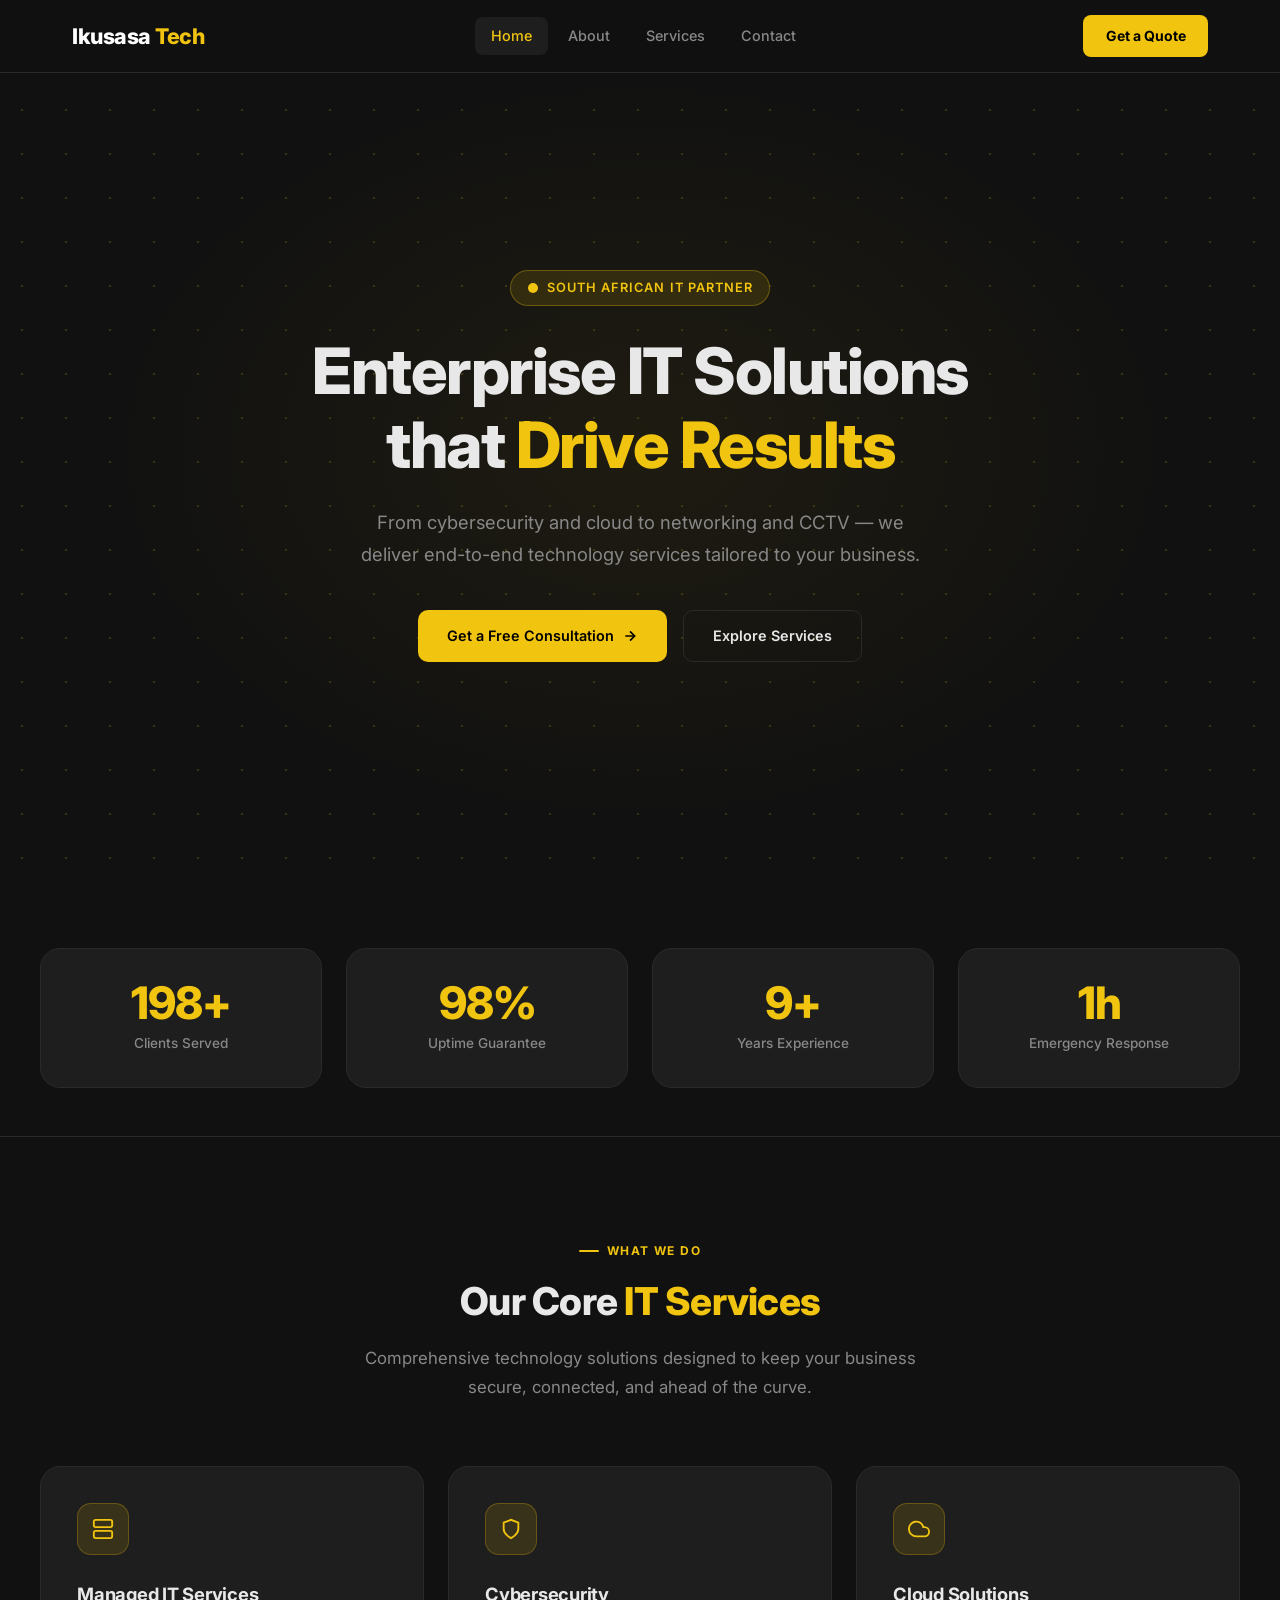
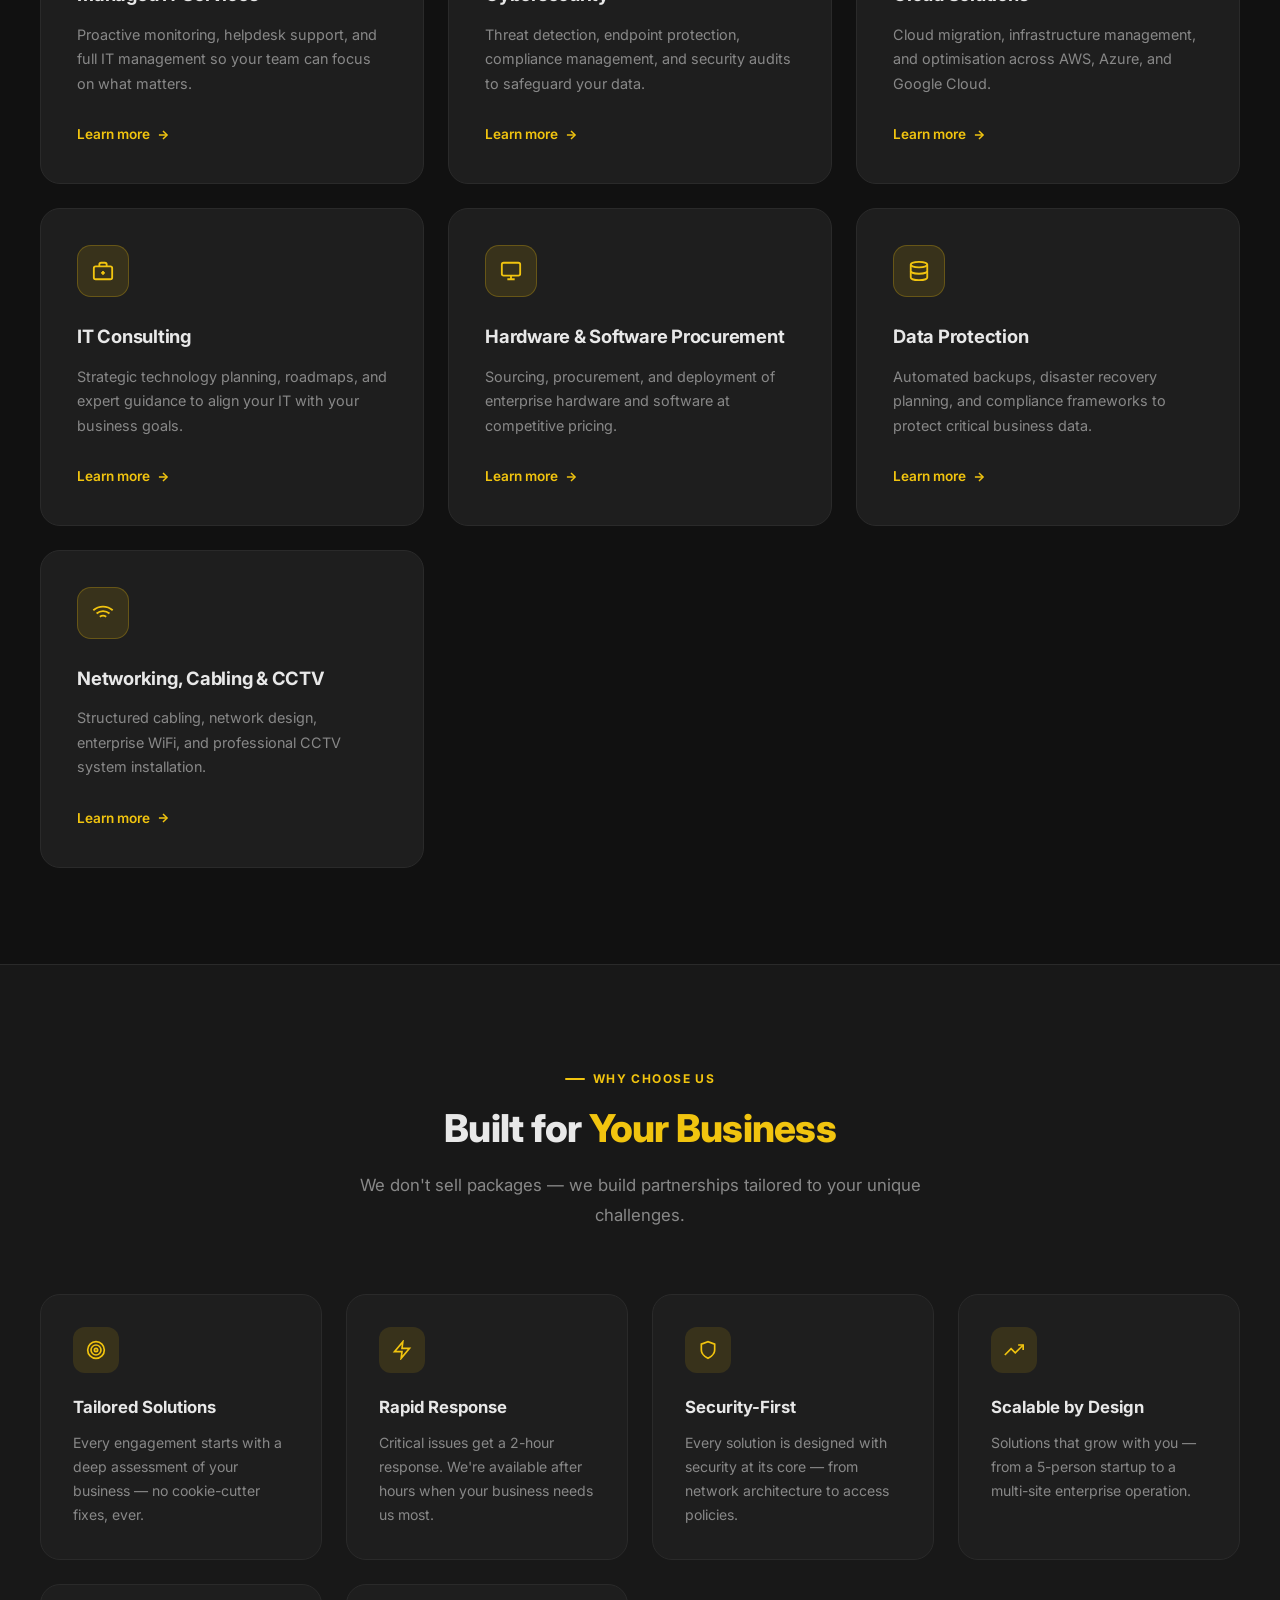
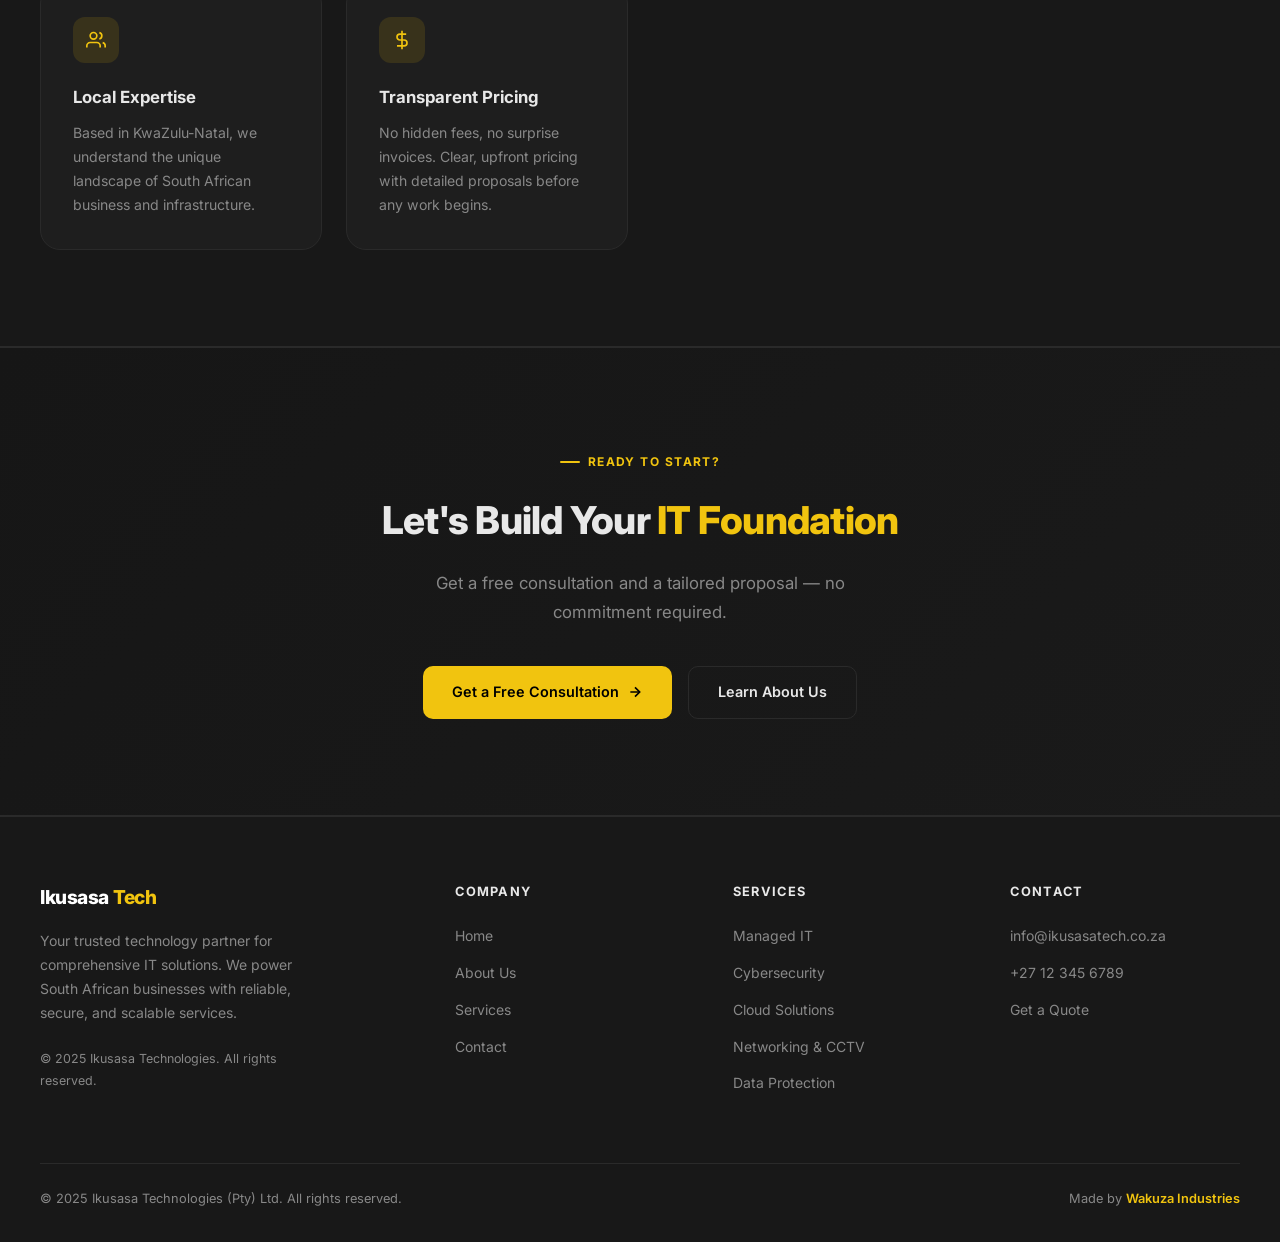
==== index.html @ 677b3472 "Initial commit — Ikusasa Technologies website 4-page static site: Home, About, Services, Contact. Se" ====
<!DOCTYPE html>
<html lang="en">
<head>
  <meta charset="UTF-8" />
  <meta name="viewport" content="width=device-width, initial-scale=1.0" />
  <meta name="description" content="Ikusasa Technologies — Expert IT solutions for South African businesses. Managed IT, Cybersecurity, Cloud, Networking, CCTV and more." />
  <title>Ikusasa Technologies — IT Solutions for Business</title>
  <link rel="icon" type="image/x-icon" href="images/favicon.ico" />
  <link rel="stylesheet" href="css/style.css" />
  <link rel="stylesheet" href="css/responsive.css" />
</head>
<body>

<!-- ======= HEADER ======= -->
<header>
  <nav>
    <a href="index.html" class="logo">Ikusasa<span>Tech</span></a>

    <ul class="nav-links">
      <li><a href="index.html" class="active">Home</a></li>
      <li><a href="about.html">About</a></li>
      <li><a href="services.html">Services</a></li>
      <li><a href="contact.html">Contact</a></li>
    </ul>

    <a href="contact.html" class="nav-cta">Get a Quote</a>

    <button class="mobile-menu-btn" aria-label="Toggle menu">
      <svg class="icon-menu" width="22" height="22" viewBox="0 0 24 24" fill="none" stroke="currentColor" stroke-width="2"><line x1="3" y1="6" x2="21" y2="6"/><line x1="3" y1="12" x2="21" y2="12"/><line x1="3" y1="18" x2="21" y2="18"/></svg>
      <svg class="icon-close" width="22" height="22" viewBox="0 0 24 24" fill="none" stroke="currentColor" stroke-width="2" style="display:none"><line x1="18" y1="6" x2="6" y2="18"/><line x1="6" y1="6" x2="18" y2="18"/></svg>
    </button>
  </nav>
</header>

<!-- ======= HERO ======= -->
<section class="hero">
  <div class="hero-content">
    <div class="hero-badge">
      <svg width="12" height="12" viewBox="0 0 24 24" fill="currentColor"><circle cx="12" cy="12" r="10"/></svg>
      South African IT Partner
    </div>
    <h1>Enterprise IT Solutions<br>that <span class="accent">Drive Results</span></h1>
    <p>From cybersecurity and cloud to networking and CCTV — we deliver end-to-end technology services tailored to your business.</p>
    <div class="hero-actions">
      <a href="contact.html" class="btn btn-primary">
        Get a Free Consultation
        <svg width="16" height="16" viewBox="0 0 24 24" fill="none" stroke="currentColor" stroke-width="2.5"><line x1="5" y1="12" x2="19" y2="12"/><polyline points="12 5 19 12 12 19"/></svg>
      </a>
      <a href="services.html" class="btn btn-outline">
        Explore Services
      </a>
    </div>
  </div>
</section>

<!-- ======= STATS ======= -->
<div class="section" style="padding-top:3rem;padding-bottom:3rem;border-bottom:1px solid var(--border)">
  <div class="section-inner">
    <div class="stats-grid" data-stagger>
      <div class="stat-card" data-anim>
        <div class="stat-number" data-count="200" data-suffix="+">0+</div>
        <div class="stat-label">Clients Served</div>
      </div>
      <div class="stat-card" data-anim>
        <div class="stat-number" data-count="99" data-suffix="%">0%</div>
        <div class="stat-label">Uptime Guarantee</div>
      </div>
      <div class="stat-card" data-anim>
        <div class="stat-number" data-count="10" data-suffix="+">0+</div>
        <div class="stat-label">Years Experience</div>
      </div>
      <div class="stat-card" data-anim>
        <div class="stat-number" data-count="2" data-suffix="h">0h</div>
        <div class="stat-label">Emergency Response</div>
      </div>
    </div>
  </div>
</div>

<!-- ======= SERVICES OVERVIEW ======= -->
<section class="section">
  <div class="section-inner">
    <div class="section-header centered">
      <div class="section-label">What We Do</div>
      <h2 class="section-title" data-anim>Our Core <span>IT Services</span></h2>
      <p class="section-subtitle" data-anim data-delay="100">Comprehensive technology solutions designed to keep your business secure, connected, and ahead of the curve.</p>
    </div>

    <div class="services-grid" data-stagger>

      <div class="service-card" data-anim>
        <div class="service-icon">
          <svg width="22" height="22" viewBox="0 0 24 24" fill="none" stroke="currentColor" stroke-width="2"><rect x="2" y="2" width="20" height="8" rx="2"/><rect x="2" y="14" width="20" height="8" rx="2"/><line x1="6" y1="6" x2="6.01" y2="6" stroke-width="3"/><line x1="6" y1="18" x2="6.01" y2="18" stroke-width="3"/></svg>
        </div>
        <h3>Managed IT Services</h3>
        <p>Proactive monitoring, helpdesk support, and full IT management so your team can focus on what matters.</p>
        <a href="services.html#managed-it" class="service-link">
          Learn more
          <svg width="14" height="14" viewBox="0 0 24 24" fill="none" stroke="currentColor" stroke-width="2.5"><line x1="5" y1="12" x2="19" y2="12"/><polyline points="12 5 19 12 12 19"/></svg>
        </a>
      </div>

      <div class="service-card" data-anim>
        <div class="service-icon">
          <svg width="22" height="22" viewBox="0 0 24 24" fill="none" stroke="currentColor" stroke-width="2"><path d="M12 22s8-4 8-10V5l-8-3-8 3v7c0 6 8 10 8 10z"/></svg>
        </div>
        <h3>Cybersecurity</h3>
        <p>Threat detection, endpoint protection, compliance management, and security audits to safeguard your data.</p>
        <a href="services.html#cybersecurity" class="service-link">
          Learn more
          <svg width="14" height="14" viewBox="0 0 24 24" fill="none" stroke="currentColor" stroke-width="2.5"><line x1="5" y1="12" x2="19" y2="12"/><polyline points="12 5 19 12 12 19"/></svg>
        </a>
      </div>

      <div class="service-card" data-anim>
        <div class="service-icon">
          <svg width="22" height="22" viewBox="0 0 24 24" fill="none" stroke="currentColor" stroke-width="2"><path d="M18 10h-1.26A8 8 0 1 0 9 20h9a5 5 0 0 0 0-10z"/></svg>
        </div>
        <h3>Cloud Solutions</h3>
        <p>Cloud migration, infrastructure management, and optimisation across AWS, Azure, and Google Cloud.</p>
        <a href="services.html#cloud" class="service-link">
          Learn more
          <svg width="14" height="14" viewBox="0 0 24 24" fill="none" stroke="currentColor" stroke-width="2.5"><line x1="5" y1="12" x2="19" y2="12"/><polyline points="12 5 19 12 12 19"/></svg>
        </a>
      </div>

      <div class="service-card" data-anim>
        <div class="service-icon">
          <svg width="22" height="22" viewBox="0 0 24 24" fill="none" stroke="currentColor" stroke-width="2"><rect x="2" y="7" width="20" height="14" rx="2"/><path d="M16 7V5a2 2 0 0 0-2-2h-4a2 2 0 0 0-2 2v2"/><line x1="12" y1="12" x2="12" y2="16"/><line x1="10" y1="14" x2="14" y2="14"/></svg>
        </div>
        <h3>IT Consulting</h3>
        <p>Strategic technology planning, roadmaps, and expert guidance to align your IT with your business goals.</p>
        <a href="services.html#consulting" class="service-link">
          Learn more
          <svg width="14" height="14" viewBox="0 0 24 24" fill="none" stroke="currentColor" stroke-width="2.5"><line x1="5" y1="12" x2="19" y2="12"/><polyline points="12 5 19 12 12 19"/></svg>
        </a>
      </div>

      <div class="service-card" data-anim>
        <div class="service-icon">
          <svg width="22" height="22" viewBox="0 0 24 24" fill="none" stroke="currentColor" stroke-width="2"><rect x="2" y="3" width="20" height="14" rx="2"/><line x1="8" y1="21" x2="16" y2="21"/><line x1="12" y1="17" x2="12" y2="21"/></svg>
        </div>
        <h3>Hardware &amp; Software Procurement</h3>
        <p>Sourcing, procurement, and deployment of enterprise hardware and software at competitive pricing.</p>
        <a href="services.html#procurement" class="service-link">
          Learn more
          <svg width="14" height="14" viewBox="0 0 24 24" fill="none" stroke="currentColor" stroke-width="2.5"><line x1="5" y1="12" x2="19" y2="12"/><polyline points="12 5 19 12 12 19"/></svg>
        </a>
      </div>

      <div class="service-card" data-anim>
        <div class="service-icon">
          <svg width="22" height="22" viewBox="0 0 24 24" fill="none" stroke="currentColor" stroke-width="2"><ellipse cx="12" cy="5" rx="9" ry="3"/><path d="M21 12c0 1.66-4 3-9 3s-9-1.34-9-3"/><path d="M3 5v14c0 1.66 4 3 9 3s9-1.34 9-3V5"/></svg>
        </div>
        <h3>Data Protection</h3>
        <p>Automated backups, disaster recovery planning, and compliance frameworks to protect critical business data.</p>
        <a href="services.html#data-protection" class="service-link">
          Learn more
          <svg width="14" height="14" viewBox="0 0 24 24" fill="none" stroke="currentColor" stroke-width="2.5"><line x1="5" y1="12" x2="19" y2="12"/><polyline points="12 5 19 12 12 19"/></svg>
        </a>
      </div>

      <div class="service-card" data-anim>
        <div class="service-icon">
          <svg width="22" height="22" viewBox="0 0 24 24" fill="none" stroke="currentColor" stroke-width="2"><path d="M5 12.55a11 11 0 0 1 14.08 0"/><path d="M1.42 9a16 16 0 0 1 21.16 0"/><path d="M8.53 16.11a6 6 0 0 1 6.95 0"/><line x1="12" y1="20" x2="12.01" y2="20" stroke-width="3"/></svg>
        </div>
        <h3>Networking, Cabling &amp; CCTV</h3>
        <p>Structured cabling, network design, enterprise WiFi, and professional CCTV system installation.</p>
        <a href="services.html#networking" class="service-link">
          Learn more
          <svg width="14" height="14" viewBox="0 0 24 24" fill="none" stroke="currentColor" stroke-width="2.5"><line x1="5" y1="12" x2="19" y2="12"/><polyline points="12 5 19 12 12 19"/></svg>
        </a>
      </div>

    </div>
  </div>
</section>

<!-- ======= WHY US ======= -->
<section class="section" style="background:var(--surface);border-top:1px solid var(--border);border-bottom:1px solid var(--border)">
  <div class="section-inner">
    <div class="section-header centered">
      <div class="section-label">Why Choose Us</div>
      <h2 class="section-title" data-anim>Built for <span>Your Business</span></h2>
      <p class="section-subtitle" data-anim data-delay="100">We don't sell packages — we build partnerships tailored to your unique challenges.</p>
    </div>

    <div class="features-grid" data-stagger>

      <div class="feature-card" data-anim>
        <div class="feature-icon">
          <svg width="20" height="20" viewBox="0 0 24 24" fill="none" stroke="currentColor" stroke-width="2"><circle cx="12" cy="12" r="10"/><circle cx="12" cy="12" r="6"/><circle cx="12" cy="12" r="2"/></svg>
        </div>
        <h3>Tailored Solutions</h3>
        <p>Every engagement starts with a deep assessment of your business — no cookie-cutter fixes, ever.</p>
      </div>

      <div class="feature-card" data-anim>
        <div class="feature-icon">
          <svg width="20" height="20" viewBox="0 0 24 24" fill="none" stroke="currentColor" stroke-width="2"><polygon points="13 2 3 14 12 14 11 22 21 10 12 10 13 2"/></svg>
        </div>
        <h3>Rapid Response</h3>
        <p>Critical issues get a 2-hour response. We're available after hours when your business needs us most.</p>
      </div>

      <div class="feature-card" data-anim>
        <div class="feature-icon">
          <svg width="20" height="20" viewBox="0 0 24 24" fill="none" stroke="currentColor" stroke-width="2"><path d="M12 22s8-4 8-10V5l-8-3-8 3v7c0 6 8 10 8 10z"/></svg>
        </div>
        <h3>Security-First</h3>
        <p>Every solution is designed with security at its core — from network architecture to access policies.</p>
      </div>

      <div class="feature-card" data-anim>
        <div class="feature-icon">
          <svg width="20" height="20" viewBox="0 0 24 24" fill="none" stroke="currentColor" stroke-width="2"><polyline points="23 6 13.5 15.5 8.5 10.5 1 18"/><polyline points="17 6 23 6 23 12"/></svg>
        </div>
        <h3>Scalable by Design</h3>
        <p>Solutions that grow with you — from a 5-person startup to a multi-site enterprise operation.</p>
      </div>

      <div class="feature-card" data-anim>
        <div class="feature-icon">
          <svg width="20" height="20" viewBox="0 0 24 24" fill="none" stroke="currentColor" stroke-width="2"><path d="M17 21v-2a4 4 0 0 0-4-4H5a4 4 0 0 0-4 4v2"/><circle cx="9" cy="7" r="4"/><path d="M23 21v-2a4 4 0 0 0-3-3.87"/><path d="M16 3.13a4 4 0 0 1 0 7.75"/></svg>
        </div>
        <h3>Local Expertise</h3>
        <p>Based in KwaZulu-Natal, we understand the unique landscape of South African business and infrastructure.</p>
      </div>

      <div class="feature-card" data-anim>
        <div class="feature-icon">
          <svg width="20" height="20" viewBox="0 0 24 24" fill="none" stroke="currentColor" stroke-width="2"><line x1="12" y1="1" x2="12" y2="23"/><path d="M17 5H9.5a3.5 3.5 0 0 0 0 7h5a3.5 3.5 0 0 1 0 7H6"/></svg>
        </div>
        <h3>Transparent Pricing</h3>
        <p>No hidden fees, no surprise invoices. Clear, upfront pricing with detailed proposals before any work begins.</p>
      </div>

    </div>
  </div>
</section>

<!-- ======= CTA ======= -->
<div class="cta-section">
  <div class="cta-inner">
    <div class="section-label" style="justify-content:center;margin-bottom:1rem">Ready to Start?</div>
    <h2 data-anim>Let's Build Your <span style="color:var(--accent)">IT Foundation</span></h2>
    <p data-anim data-delay="100">Get a free consultation and a tailored proposal — no commitment required.</p>
    <div class="cta-actions" data-anim data-delay="200">
      <a href="contact.html" class="btn btn-primary">
        Get a Free Consultation
        <svg width="16" height="16" viewBox="0 0 24 24" fill="none" stroke="currentColor" stroke-width="2.5"><line x1="5" y1="12" x2="19" y2="12"/><polyline points="12 5 19 12 12 19"/></svg>
      </a>
      <a href="about.html" class="btn btn-outline">Learn About Us</a>
    </div>
  </div>
</div>

<!-- ======= FOOTER ======= -->
<footer>
  <div class="footer-inner">
    <div class="footer-brand">
      <a href="index.html" class="logo">Ikusasa<span>Tech</span></a>
      <p>Your trusted technology partner for comprehensive IT solutions. We power South African businesses with reliable, secure, and scalable services.</p>
      <p style="font-size:0.78rem;color:var(--muted)">&copy; 2025 Ikusasa Technologies. All rights reserved.</p>
    </div>

    <div class="footer-col">
      <h4>Company</h4>
      <ul>
        <li><a href="index.html">Home</a></li>
        <li><a href="about.html">About Us</a></li>
        <li><a href="services.html">Services</a></li>
        <li><a href="contact.html">Contact</a></li>
      </ul>
    </div>

    <div class="footer-col">
      <h4>Services</h4>
      <ul>
        <li><a href="services.html#managed-it">Managed IT</a></li>
        <li><a href="services.html#cybersecurity">Cybersecurity</a></li>
        <li><a href="services.html#cloud">Cloud Solutions</a></li>
        <li><a href="services.html#networking">Networking &amp; CCTV</a></li>
        <li><a href="services.html#data-protection">Data Protection</a></li>
      </ul>
    </div>

    <div class="footer-col">
      <h4>Contact</h4>
      <ul>
        <li><a href="mailto:info@ikusasatech.co.za">info@ikusasatech.co.za</a></li>
        <li><a href="tel:+27123456789">+27 12 345 6789</a></li>
        <li><a href="contact.html">Get a Quote</a></li>
      </ul>
    </div>
  </div>

  <div class="footer-bottom">
    <p>&copy; 2025 Ikusasa Technologies (Pty) Ltd. All rights reserved.</p>
    <p>Made by <a href="https://wakuzaindustries.co.za" target="_blank" rel="noopener">Wakuza Industries</a></p>
  </div>
</footer>

<script src="js/main.js"></script>
</body>
</html>
---- css/style.css ----
/* === FONTS === */
@import url('https://fonts.googleapis.com/css2?family=Inter:wght@300;400;500;600;700;800&display=swap');

/* === VARIABLES === */
:root {
  --bg: #111111;
  --surface: #181818;
  --card: #1e1e1e;
  --border: #2a2a2a;
  --text: #e8e8e8;
  --muted: #888888;
  --accent: #f1c40f;
  --accent-dim: rgba(241, 196, 15, 0.12);
  --accent-glow: rgba(241, 196, 15, 0.25);
  --radius: 12px;
  --radius-lg: 20px;
  --transition: 0.35s cubic-bezier(0.4, 0, 0.2, 1);
}

/* === RESET === */
*, *::before, *::after {
  margin: 0;
  padding: 0;
  box-sizing: border-box;
}

html { scroll-behavior: smooth; }

body {
  font-family: 'Inter', 'Segoe UI', sans-serif;
  background-color: var(--bg);
  color: var(--text);
  line-height: 1.7;
  overflow-x: hidden;
  -webkit-font-smoothing: antialiased;
}

img { max-width: 100%; display: block; }
a { color: inherit; text-decoration: none; }

/* === SCROLLBAR === */
::-webkit-scrollbar { width: 6px; }
::-webkit-scrollbar-track { background: var(--bg); }
::-webkit-scrollbar-thumb { background: var(--border); border-radius: 3px; }
::-webkit-scrollbar-thumb:hover { background: var(--accent); }

/* ==============================
   HEADER & NAV
============================== */
header {
  position: fixed;
  top: 0;
  width: 100%;
  z-index: 1000;
  background: rgba(17, 17, 17, 0.85);
  backdrop-filter: blur(16px);
  -webkit-backdrop-filter: blur(16px);
  border-bottom: 1px solid var(--border);
  transition: var(--transition);
}

nav {
  display: flex;
  align-items: center;
  justify-content: space-between;
  max-width: 1200px;
  margin: 0 auto;
  padding: 0 2rem;
  height: 72px;
}

.logo {
  font-size: 1.35rem;
  font-weight: 800;
  letter-spacing: -0.5px;
  color: #fff;
  display: flex;
  align-items: center;
  gap: 0.3rem;
}

.logo span { color: var(--accent); }

.nav-links {
  display: flex;
  list-style: none;
  gap: 0.25rem;
}

.nav-links a {
  display: block;
  padding: 0.45rem 1rem;
  font-size: 0.9rem;
  font-weight: 500;
  color: var(--muted);
  border-radius: 8px;
  transition: color var(--transition), background var(--transition);
}

.nav-links a:hover,
.nav-links a.active {
  color: var(--text);
  background: var(--card);
}

.nav-links a.active { color: var(--accent); }

.nav-cta {
  background: var(--accent);
  color: #000 !important;
  font-weight: 700;
  font-size: 0.875rem;
  padding: 0.6rem 1.4rem;
  border-radius: 8px;
  transition: var(--transition);
  white-space: nowrap;
}

.nav-cta:hover {
  background: #fff;
  transform: translateY(-1px);
  box-shadow: 0 8px 24px var(--accent-glow);
}

.mobile-menu-btn {
  display: none;
  background: none;
  border: none;
  color: var(--text);
  cursor: pointer;
  padding: 0.4rem;
  border-radius: 6px;
  transition: background var(--transition);
}

.mobile-menu-btn:hover { background: var(--card); }
.mobile-menu-btn svg { display: block; }

/* ==============================
   HERO SECTION
============================== */
.hero {
  position: relative;
  min-height: 100vh;
  display: flex;
  align-items: center;
  justify-content: center;
  text-align: center;
  padding: 8rem 2rem 6rem;
  overflow: hidden;
  background: var(--bg);
}

/* Animated dot grid */
.hero::before {
  content: '';
  position: absolute;
  inset: 0;
  background-image: radial-gradient(circle, rgba(241,196,15,0.18) 1px, transparent 1px);
  background-size: 44px 44px;
  animation: gridDrift 28s linear infinite;
  pointer-events: none;
}

/* Radial glow */
.hero::after {
  content: '';
  position: absolute;
  inset: 0;
  background: radial-gradient(ellipse 60% 60% at 50% 50%, rgba(241,196,15,0.06) 0%, transparent 70%);
  pointer-events: none;
}

@keyframes gridDrift {
  0%   { transform: translate(0, 0); }
  100% { transform: translate(44px, 44px); }
}

.hero-content {
  position: relative;
  z-index: 1;
  max-width: 820px;
}

.hero-badge {
  display: inline-flex;
  align-items: center;
  gap: 0.5rem;
  background: var(--accent-dim);
  border: 1px solid rgba(241,196,15,0.3);
  color: var(--accent);
  font-size: 0.8rem;
  font-weight: 600;
  letter-spacing: 0.08em;
  text-transform: uppercase;
  padding: 0.4rem 1rem;
  border-radius: 100px;
  margin-bottom: 1.75rem;
  animation: fadeDown 0.7s ease both;
}

.hero h1 {
  font-size: clamp(2.4rem, 5vw, 4rem);
  font-weight: 800;
  line-height: 1.15;
  letter-spacing: -1.5px;
  margin-bottom: 1.5rem;
  animation: fadeUp 0.7s 0.15s ease both;
}

.hero h1 .accent { color: var(--accent); }

.hero p {
  font-size: 1.15rem;
  color: var(--muted);
  max-width: 580px;
  margin: 0 auto 2.5rem;
  line-height: 1.75;
  animation: fadeUp 0.7s 0.3s ease both;
}

.hero-actions {
  display: flex;
  gap: 1rem;
  justify-content: center;
  flex-wrap: wrap;
  animation: fadeUp 0.7s 0.45s ease both;
}

/* ==============================
   BUTTONS
============================== */
.btn {
  display: inline-flex;
  align-items: center;
  gap: 0.5rem;
  font-family: inherit;
  font-weight: 600;
  font-size: 0.9rem;
  padding: 0.8rem 1.8rem;
  border-radius: 10px;
  border: none;
  cursor: pointer;
  transition: var(--transition);
  position: relative;
  overflow: hidden;
}

.btn-primary {
  background: var(--accent);
  color: #000;
}

.btn-primary:hover {
  background: #fff;
  transform: translateY(-2px);
  box-shadow: 0 12px 32px var(--accent-glow);
}

.btn-outline {
  background: transparent;
  color: var(--text);
  border: 1.5px solid var(--border);
}

.btn-outline:hover {
  border-color: var(--accent);
  color: var(--accent);
  background: var(--accent-dim);
  transform: translateY(-2px);
}

.btn svg { flex-shrink: 0; }

/* ==============================
   PAGE HERO (inner pages)
============================== */
.page-hero {
  padding: 10rem 2rem 6rem;
  text-align: center;
  position: relative;
  overflow: hidden;
  background: var(--bg);
}

.page-hero::before {
  content: '';
  position: absolute;
  inset: 0;
  background-image: radial-gradient(circle, rgba(241,196,15,0.12) 1px, transparent 1px);
  background-size: 44px 44px;
  pointer-events: none;
}

.page-hero::after {
  content: '';
  position: absolute;
  inset: 0;
  background: radial-gradient(ellipse 70% 80% at 50% 0%, rgba(241,196,15,0.05) 0%, transparent 70%);
  pointer-events: none;
}

.page-hero-content {
  position: relative;
  z-index: 1;
  max-width: 700px;
  margin: 0 auto;
}

.page-hero h1 {
  font-size: clamp(2rem, 4vw, 3.2rem);
  font-weight: 800;
  letter-spacing: -1px;
  margin-bottom: 1.2rem;
}

.page-hero h1 span { color: var(--accent); }

.page-hero p {
  font-size: 1.1rem;
  color: var(--muted);
  max-width: 540px;
  margin: 0 auto;
}

/* ==============================
   SECTIONS
============================== */
.section {
  padding: 6rem 2rem;
}

.section-inner {
  max-width: 1200px;
  margin: 0 auto;
}

.section-label {
  display: inline-flex;
  align-items: center;
  gap: 0.5rem;
  font-size: 0.75rem;
  font-weight: 700;
  letter-spacing: 0.12em;
  text-transform: uppercase;
  color: var(--accent);
  margin-bottom: 1rem;
}

.section-label::before {
  content: '';
  display: block;
  width: 20px;
  height: 2px;
  background: var(--accent);
  border-radius: 2px;
}

.section-title {
  font-size: clamp(1.8rem, 3vw, 2.6rem);
  font-weight: 800;
  letter-spacing: -0.75px;
  line-height: 1.2;
  margin-bottom: 1.25rem;
}

.section-title span { color: var(--accent); }

.section-subtitle {
  font-size: 1.05rem;
  color: var(--muted);
  max-width: 580px;
  line-height: 1.75;
}

.section-header {
  margin-bottom: 4rem;
}

.section-header.centered {
  text-align: center;
}

.section-header.centered .section-label {
  justify-content: center;
}

.section-header.centered .section-subtitle {
  margin: 0 auto;
}

/* ==============================
   SERVICE CARDS
============================== */
.services-grid {
  display: grid;
  grid-template-columns: repeat(auto-fill, minmax(300px, 1fr));
  gap: 1.5rem;
}

.service-card {
  background: var(--card);
  border: 1px solid var(--border);
  border-radius: var(--radius-lg);
  padding: 2.25rem;
  transition: var(--transition);
  position: relative;
  overflow: hidden;
}

.service-card::before {
  content: '';
  position: absolute;
  top: 0;
  left: 0;
  right: 0;
  height: 3px;
  background: var(--accent);
  transform: scaleX(0);
  transform-origin: left;
  transition: transform 0.4s ease;
}

.service-card:hover {
  border-color: rgba(241,196,15,0.3);
  transform: translateY(-6px);
  box-shadow: 0 20px 50px rgba(0,0,0,0.4), 0 0 0 1px rgba(241,196,15,0.1);
}

.service-card:hover::before { transform: scaleX(1); }

.service-icon {
  width: 52px;
  height: 52px;
  background: var(--accent-dim);
  border: 1px solid rgba(241,196,15,0.25);
  border-radius: 14px;
  display: flex;
  align-items: center;
  justify-content: center;
  margin-bottom: 1.5rem;
  color: var(--accent);
  transition: var(--transition);
}

.service-card:hover .service-icon {
  background: var(--accent);
  color: #000;
  border-color: var(--accent);
}

.service-card h3 {
  font-size: 1.15rem;
  font-weight: 700;
  margin-bottom: 0.75rem;
  letter-spacing: -0.25px;
}

.service-card p {
  font-size: 0.9rem;
  color: var(--muted);
  line-height: 1.7;
  margin-bottom: 1.5rem;
}

.service-link {
  display: inline-flex;
  align-items: center;
  gap: 0.4rem;
  font-size: 0.85rem;
  font-weight: 600;
  color: var(--accent);
  transition: gap var(--transition);
}

.service-link:hover { gap: 0.75rem; }
.service-link svg { transition: transform var(--transition); }
.service-link:hover svg { transform: translateX(3px); }

/* ==============================
   FEATURE / VALUE CARDS
============================== */
.features-grid {
  display: grid;
  grid-template-columns: repeat(auto-fill, minmax(280px, 1fr));
  gap: 1.5rem;
}

.feature-card {
  background: var(--card);
  border: 1px solid var(--border);
  border-radius: var(--radius-lg);
  padding: 2rem;
  transition: var(--transition);
}

.feature-card:hover {
  border-color: rgba(241,196,15,0.2);
  background: #222222;
}

.feature-icon {
  width: 46px;
  height: 46px;
  background: var(--accent-dim);
  border-radius: 12px;
  display: flex;
  align-items: center;
  justify-content: center;
  color: var(--accent);
  margin-bottom: 1.25rem;
}

.feature-card h3 {
  font-size: 1.05rem;
  font-weight: 700;
  margin-bottom: 0.6rem;
}

.feature-card p {
  font-size: 0.88rem;
  color: var(--muted);
  line-height: 1.7;
}

/* ==============================
   STATS / COUNTERS
============================== */
.stats-grid {
  display: grid;
  grid-template-columns: repeat(auto-fit, minmax(180px, 1fr));
  gap: 1.5rem;
}

.stat-card {
  background: var(--card);
  border: 1px solid var(--border);
  border-radius: var(--radius-lg);
  padding: 2rem 1.5rem;
  text-align: center;
  transition: var(--transition);
}

.stat-card:hover {
  border-color: rgba(241,196,15,0.25);
  transform: translateY(-4px);
}

.stat-number {
  font-size: 2.8rem;
  font-weight: 800;
  color: var(--accent);
  letter-spacing: -1px;
  line-height: 1;
  margin-bottom: 0.4rem;
}

.stat-label {
  font-size: 0.85rem;
  color: var(--muted);
  font-weight: 500;
}

/* ==============================
   PROCESS STEPS
============================== */
.process-grid {
  display: grid;
  grid-template-columns: repeat(auto-fit, minmax(220px, 1fr));
  gap: 1.5rem;
  position: relative;
}

.process-step {
  background: var(--card);
  border: 1px solid var(--border);
  border-radius: var(--radius-lg);
  padding: 2.25rem 2rem;
  position: relative;
  transition: var(--transition);
}

.process-step:hover {
  border-color: rgba(241,196,15,0.25);
  transform: translateY(-4px);
}

.step-number {
  font-size: 3.5rem;
  font-weight: 800;
  color: rgba(241,196,15,0.1);
  line-height: 1;
  margin-bottom: 1rem;
  letter-spacing: -2px;
}

.process-step h3 {
  font-size: 1.05rem;
  font-weight: 700;
  color: var(--accent);
  margin-bottom: 0.75rem;
}

.process-step p {
  font-size: 0.88rem;
  color: var(--muted);
  line-height: 1.7;
}

/* ==============================
   CHECKLIST
============================== */
.checklist {
  list-style: none;
  display: flex;
  flex-direction: column;
  gap: 0.6rem;
  margin-top: 1rem;
}

.checklist li {
  display: flex;
  align-items: center;
  gap: 0.6rem;
  font-size: 0.9rem;
  color: var(--muted);
}

.checklist li svg {
  flex-shrink: 0;
  color: var(--accent);
}

/* ==============================
   DETAILED SERVICE SECTIONS
============================== */
.service-detail {
  display: grid;
  grid-template-columns: 1fr 1fr;
  gap: 4rem;
  align-items: center;
  padding: 4rem 0;
  border-top: 1px solid var(--border);
}

.service-detail:first-child { border-top: none; }

.service-detail.reverse .service-detail-info { order: 2; }
.service-detail.reverse .service-detail-card { order: 1; }

.service-detail-icon {
  width: 64px;
  height: 64px;
  background: var(--accent-dim);
  border: 1px solid rgba(241,196,15,0.25);
  border-radius: 18px;
  display: flex;
  align-items: center;
  justify-content: center;
  color: var(--accent);
  margin-bottom: 1.5rem;
}

.service-detail-info h2 {
  font-size: 2rem;
  font-weight: 800;
  letter-spacing: -0.5px;
  margin-bottom: 1rem;
}

.service-detail-info p {
  color: var(--muted);
  font-size: 0.95rem;
  line-height: 1.75;
  margin-bottom: 1.5rem;
}

.service-detail-card {
  background: var(--card);
  border: 1px solid var(--border);
  border-radius: var(--radius-lg);
  padding: 2rem;
}

.service-detail-card h4 {
  font-size: 0.8rem;
  font-weight: 700;
  letter-spacing: 0.1em;
  text-transform: uppercase;
  color: var(--accent);
  margin-bottom: 1.5rem;
}

.detail-item {
  padding: 1rem 0;
  border-top: 1px solid var(--border);
}

.detail-item:first-of-type { border-top: none; }

.detail-item h5 {
  font-size: 0.9rem;
  font-weight: 600;
  margin-bottom: 0.35rem;
}

.detail-item p {
  font-size: 0.83rem;
  color: var(--muted);
  margin: 0;
  line-height: 1.6;
}

/* ==============================
   CTA BANNER
============================== */
.cta-section {
  background: linear-gradient(135deg, #161616 0%, #1a1a1a 100%);
  border-top: 1px solid var(--border);
  border-bottom: 1px solid var(--border);
}

.cta-inner {
  max-width: 800px;
  margin: 0 auto;
  text-align: center;
  padding: 6rem 2rem;
}

.cta-inner h2 {
  font-size: clamp(1.8rem, 3vw, 2.5rem);
  font-weight: 800;
  letter-spacing: -0.75px;
  margin-bottom: 1rem;
}

.cta-inner p {
  font-size: 1.05rem;
  color: var(--muted);
  margin-bottom: 2.5rem;
  max-width: 500px;
  margin-left: auto;
  margin-right: auto;
}

.cta-actions {
  display: flex;
  gap: 1rem;
  justify-content: center;
  flex-wrap: wrap;
}

/* ==============================
   CONTACT INFO CARDS
============================== */
.contact-info-grid {
  display: grid;
  grid-template-columns: repeat(auto-fit, minmax(240px, 1fr));
  gap: 1.5rem;
  margin-bottom: 4rem;
}

.contact-card {
  background: var(--card);
  border: 1px solid var(--border);
  border-radius: var(--radius-lg);
  padding: 2rem;
  text-align: center;
  transition: var(--transition);
}

.contact-card:hover {
  border-color: rgba(241,196,15,0.25);
  transform: translateY(-4px);
}

.contact-card-icon {
  width: 52px;
  height: 52px;
  background: var(--accent-dim);
  border-radius: 14px;
  display: flex;
  align-items: center;
  justify-content: center;
  color: var(--accent);
  margin: 0 auto 1.25rem;
}

.contact-card h3 {
  font-size: 1rem;
  font-weight: 700;
  margin-bottom: 0.5rem;
}

.contact-card p {
  font-size: 0.85rem;
  color: var(--muted);
  margin-bottom: 0.75rem;
  line-height: 1.6;
}

.contact-card a {
  font-size: 0.9rem;
  font-weight: 600;
  color: var(--accent);
  transition: opacity var(--transition);
}

.contact-card a:hover { opacity: 0.75; }

/* ==============================
   CONTACT FORM
============================== */
.contact-layout {
  display: grid;
  grid-template-columns: 1fr 1.4fr;
  gap: 4rem;
  align-items: start;
}

.contact-form-wrap {
  background: var(--card);
  border: 1px solid var(--border);
  border-radius: var(--radius-lg);
  padding: 2.5rem;
}

.form-group {
  margin-bottom: 1.5rem;
}

.form-group label {
  display: block;
  font-size: 0.85rem;
  font-weight: 600;
  color: var(--text);
  margin-bottom: 0.5rem;
}

.form-group input,
.form-group select,
.form-group textarea {
  width: 100%;
  padding: 0.85rem 1rem;
  background: var(--surface);
  border: 1.5px solid var(--border);
  border-radius: 10px;
  color: var(--text);
  font-family: inherit;
  font-size: 0.9rem;
  transition: border-color var(--transition), box-shadow var(--transition);
  outline: none;
  -webkit-appearance: none;
}

.form-group input::placeholder,
.form-group textarea::placeholder { color: #555; }

.form-group input:focus,
.form-group select:focus,
.form-group textarea:focus {
  border-color: var(--accent);
  box-shadow: 0 0 0 3px var(--accent-dim);
}

.form-group textarea {
  resize: vertical;
  min-height: 130px;
}

.form-group select {
  cursor: pointer;
  background-image: url("data:image/svg+xml,%3Csvg xmlns='http://www.w3.org/2000/svg' width='16' height='16' viewBox='0 0 24 24' fill='none' stroke='%23888' stroke-width='2'%3E%3Cpolyline points='6 9 12 15 18 9'/%3E%3C/svg%3E");
  background-repeat: no-repeat;
  background-position: right 0.85rem center;
  padding-right: 2.5rem;
}

.form-group select option {
  background: #1e1e1e;
  color: var(--text);
}

.form-row {
  display: grid;
  grid-template-columns: 1fr 1fr;
  gap: 1rem;
}

.btn-submit {
  width: 100%;
  padding: 0.95rem;
  background: var(--accent);
  color: #000;
  font-family: inherit;
  font-weight: 700;
  font-size: 0.95rem;
  border: none;
  border-radius: 10px;
  cursor: pointer;
  transition: var(--transition);
  display: flex;
  align-items: center;
  justify-content: center;
  gap: 0.5rem;
}

.btn-submit:hover {
  background: #fff;
  transform: translateY(-2px);
  box-shadow: 0 12px 32px var(--accent-glow);
}

/* ==============================
   FAQ
============================== */
.faq-list {
  display: flex;
  flex-direction: column;
  gap: 0.75rem;
}

.faq-item {
  background: var(--card);
  border: 1px solid var(--border);
  border-radius: var(--radius);
  overflow: hidden;
  transition: border-color var(--transition);
}

.faq-item.open {
  border-color: rgba(241,196,15,0.3);
}

.faq-trigger {
  width: 100%;
  background: none;
  border: none;
  padding: 1.25rem 1.5rem;
  color: var(--text);
  font-family: inherit;
  font-size: 0.95rem;
  font-weight: 600;
  text-align: left;
  cursor: pointer;
  display: flex;
  align-items: center;
  justify-content: space-between;
  gap: 1rem;
  transition: color var(--transition);
}

.faq-item.open .faq-trigger { color: var(--accent); }

.faq-trigger .faq-icon {
  flex-shrink: 0;
  color: var(--muted);
  transition: transform var(--transition), color var(--transition);
}

.faq-item.open .faq-trigger .faq-icon {
  transform: rotate(45deg);
  color: var(--accent);
}

.faq-body {
  display: none;
  padding: 0 1.5rem 1.25rem;
  font-size: 0.9rem;
  color: var(--muted);
  line-height: 1.75;
}

.faq-item.open .faq-body { display: block; }

/* ==============================
   CONTACT SIDEBAR
============================== */
.contact-sidebar h2 {
  font-size: 1.6rem;
  font-weight: 800;
  letter-spacing: -0.5px;
  margin-bottom: 1rem;
}

.contact-sidebar p {
  font-size: 0.9rem;
  color: var(--muted);
  line-height: 1.75;
  margin-bottom: 2rem;
}

.contact-detail-list {
  display: flex;
  flex-direction: column;
  gap: 1.25rem;
  margin-bottom: 2rem;
}

.contact-detail-item {
  display: flex;
  align-items: flex-start;
  gap: 1rem;
}

.contact-detail-item-icon {
  width: 40px;
  height: 40px;
  background: var(--accent-dim);
  border-radius: 10px;
  display: flex;
  align-items: center;
  justify-content: center;
  color: var(--accent);
  flex-shrink: 0;
}

.contact-detail-item-text h4 {
  font-size: 0.85rem;
  font-weight: 600;
  margin-bottom: 0.2rem;
}

.contact-detail-item-text p,
.contact-detail-item-text a {
  font-size: 0.85rem;
  color: var(--muted);
  line-height: 1.5;
}

.contact-detail-item-text a {
  color: var(--accent);
  transition: opacity var(--transition);
}

.contact-detail-item-text a:hover { opacity: 0.75; }

/* ==============================
   FOOTER
============================== */
footer {
  background: var(--surface);
  border-top: 1px solid var(--border);
  padding: 4rem 2rem 2rem;
}

.footer-inner {
  max-width: 1200px;
  margin: 0 auto;
  display: grid;
  grid-template-columns: 1.6fr 1fr 1fr 1fr;
  gap: 3rem;
}

.footer-brand .logo {
  font-size: 1.2rem;
  margin-bottom: 1rem;
}

.footer-brand p {
  font-size: 0.875rem;
  color: var(--muted);
  line-height: 1.7;
  max-width: 280px;
  margin-bottom: 1.5rem;
}

.footer-col h4 {
  font-size: 0.8rem;
  font-weight: 700;
  letter-spacing: 0.1em;
  text-transform: uppercase;
  color: var(--text);
  margin-bottom: 1.25rem;
}

.footer-col ul {
  list-style: none;
  display: flex;
  flex-direction: column;
  gap: 0.6rem;
}

.footer-col ul li a {
  font-size: 0.875rem;
  color: var(--muted);
  transition: color var(--transition);
}

.footer-col ul li a:hover { color: var(--accent); }

.footer-bottom {
  max-width: 1200px;
  margin: 3rem auto 0;
  padding-top: 1.5rem;
  border-top: 1px solid var(--border);
  display: flex;
  align-items: center;
  justify-content: space-between;
  gap: 1rem;
  flex-wrap: wrap;
}

.footer-bottom p {
  font-size: 0.8rem;
  color: var(--muted);
}

.footer-bottom a {
  color: var(--accent);
  font-weight: 600;
  transition: opacity var(--transition);
}

.footer-bottom a:hover { opacity: 0.75; }

/* ==============================
   ANIMATIONS
============================== */
@keyframes fadeUp {
  from { opacity: 0; transform: translateY(24px); }
  to   { opacity: 1; transform: translateY(0); }
}

@keyframes fadeDown {
  from { opacity: 0; transform: translateY(-12px); }
  to   { opacity: 1; transform: translateY(0); }
}

@keyframes fadeIn {
  from { opacity: 0; }
  to   { opacity: 1; }
}

/* Scroll-triggered */
[data-anim] {
  opacity: 0;
  transform: translateY(32px);
  transition: opacity 0.65s ease, transform 0.65s ease;
}

[data-anim].visible {
  opacity: 1;
  transform: translateY(0);
}

/* ==============================
   NOTIFICATION TOAST
============================== */
.toast {
  position: fixed;
  bottom: 2rem;
  right: 2rem;
  background: var(--card);
  border: 1px solid var(--border);
  border-radius: var(--radius);
  padding: 1rem 1.5rem;
  display: flex;
  align-items: center;
  gap: 1rem;
  min-width: 300px;
  max-width: 420px;
  box-shadow: 0 20px 50px rgba(0,0,0,0.5);
  z-index: 9999;
  transform: translateY(20px);
  opacity: 0;
  transition: all 0.3s ease;
}

.toast.show {
  transform: translateY(0);
  opacity: 1;
}

.toast.success { border-left: 3px solid #22c55e; }
.toast.error   { border-left: 3px solid #ef4444; }

.toast-icon { flex-shrink: 0; }
.toast-icon.success { color: #22c55e; }
.toast-icon.error   { color: #ef4444; }

.toast-text {
  font-size: 0.88rem;
  line-height: 1.5;
  flex: 1;
}

.toast-close {
  background: none;
  border: none;
  color: var(--muted);
  cursor: pointer;
  padding: 0.2rem;
  border-radius: 4px;
  transition: color var(--transition);
}

.toast-close:hover { color: var(--text); }

/* ==============================
   MISC
============================== */
.divider {
  height: 1px;
  background: var(--border);
  max-width: 1200px;
  margin: 0 auto;
}

.highlight-box {
  background: var(--accent-dim);
  border: 1px solid rgba(241,196,15,0.25);
  border-radius: var(--radius);
  padding: 1.5rem;
}
---- css/responsive.css ----
/* ==============================
   RESPONSIVE STYLES
============================== */

/* Tablet */
@media (max-width: 1024px) {
  .footer-inner {
    grid-template-columns: 1fr 1fr;
    gap: 2.5rem;
  }

  .service-detail {
    grid-template-columns: 1fr;
    gap: 2.5rem;
  }

  .service-detail.reverse .service-detail-info { order: unset; }
  .service-detail.reverse .service-detail-card { order: unset; }

  .contact-layout {
    grid-template-columns: 1fr;
    gap: 2.5rem;
  }
}

/* Mobile */
@media (max-width: 768px) {
  .nav-links {
    display: none;
    position: fixed;
    top: 72px;
    left: 0;
    right: 0;
    background: rgba(17, 17, 17, 0.97);
    backdrop-filter: blur(16px);
    flex-direction: column;
    padding: 1.5rem 1.5rem 2rem;
    border-bottom: 1px solid var(--border);
    gap: 0.25rem;
    z-index: 999;
  }

  .nav-links.open { display: flex; }

  .nav-links a {
    padding: 0.75rem 1rem;
    font-size: 1rem;
  }

  .nav-cta { display: none; }
  .mobile-menu-btn { display: flex; }

  .hero { padding: 7rem 1.5rem 5rem; }
  .hero-actions { flex-direction: column; align-items: center; }

  .page-hero { padding: 8rem 1.5rem 4rem; }

  .section { padding: 4rem 1.5rem; }

  .services-grid { grid-template-columns: 1fr; }
  .features-grid { grid-template-columns: 1fr; }
  .stats-grid { grid-template-columns: repeat(2, 1fr); }
  .process-grid { grid-template-columns: 1fr; }
  .contact-info-grid { grid-template-columns: 1fr; }

  .form-row { grid-template-columns: 1fr; }
  .contact-form-wrap { padding: 1.75rem; }

  .footer-inner {
    grid-template-columns: 1fr;
    gap: 2rem;
  }

  .footer-bottom {
    flex-direction: column;
    text-align: center;
  }

  .cta-actions { flex-direction: column; align-items: center; }
  .cta-inner { padding: 4rem 1.5rem; }

  .service-detail { padding: 2.5rem 0; }

  /* About story grid */
  .section-inner[style*="grid-template-columns:1fr 1fr"] {
    grid-template-columns: 1fr !important;
    gap: 2.5rem !important;
  }
}

@media (max-width: 480px) {
  .stats-grid { grid-template-columns: 1fr 1fr; }
  .stat-number { font-size: 2.2rem; }
  .btn { padding: 0.75rem 1.4rem; font-size: 0.875rem; }
}
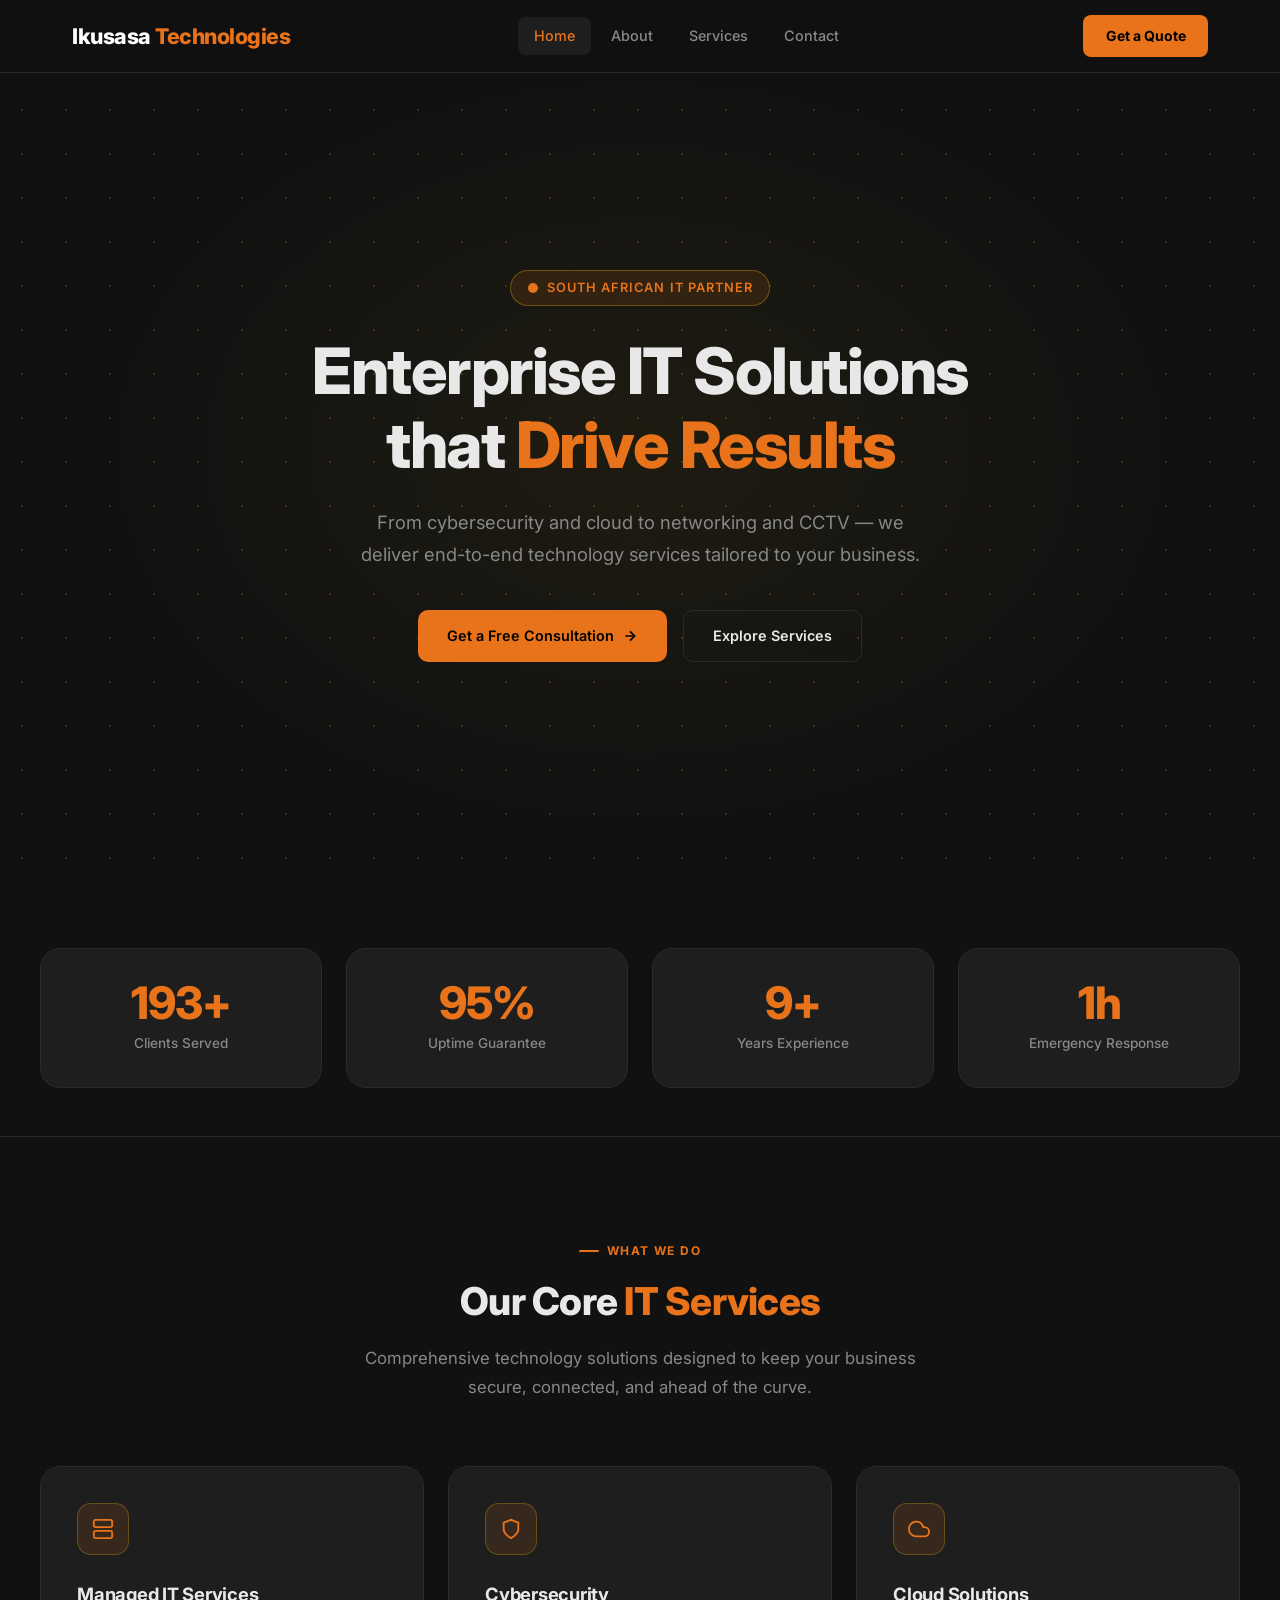
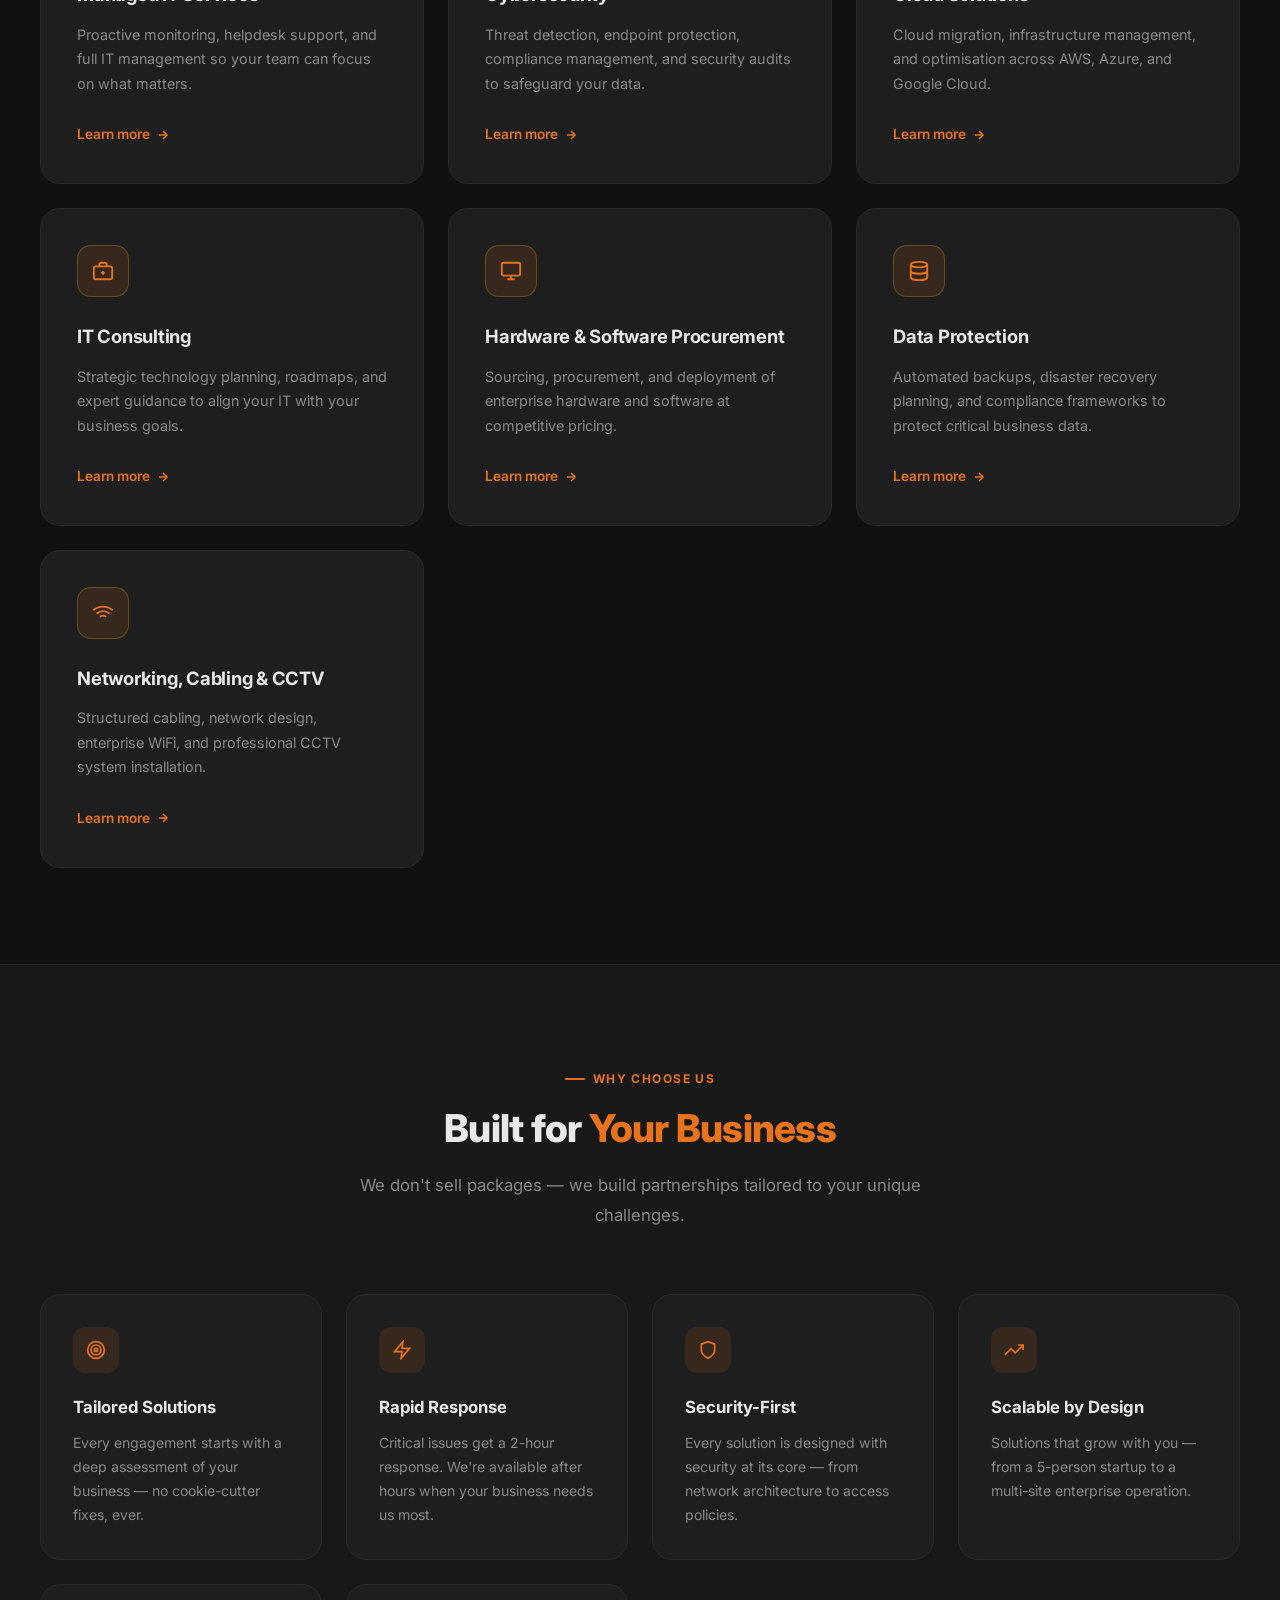
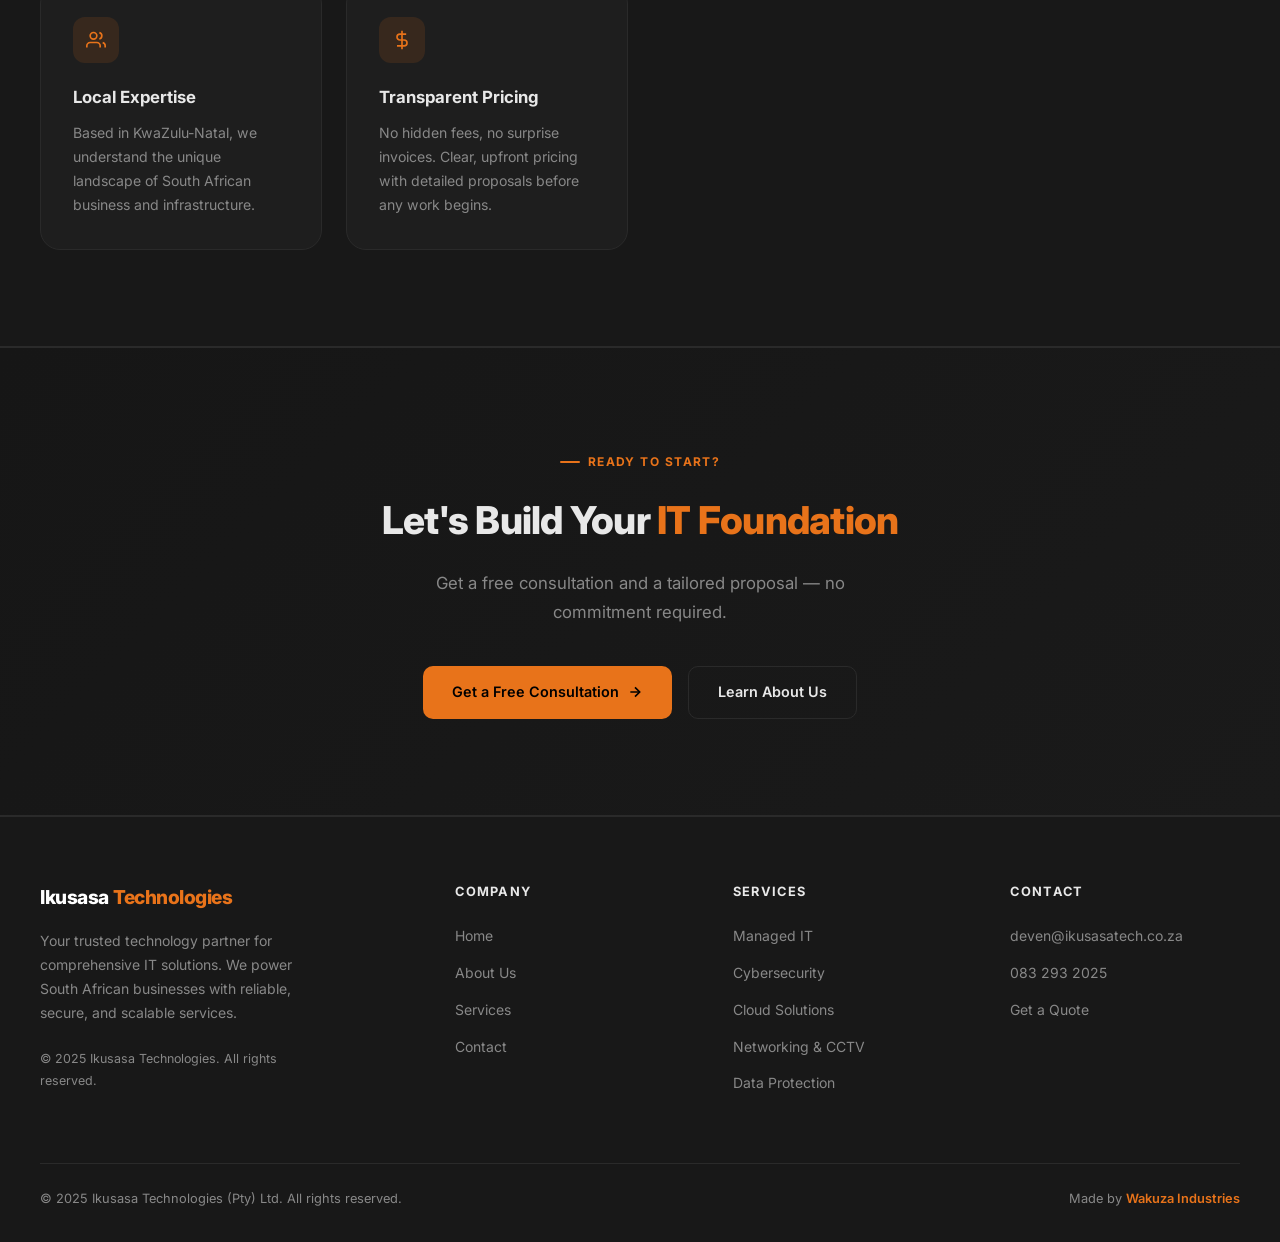
==== commit d0006fb7: "Update brand colors and contact details - Accent color changed from yellow to Ikusasa orange (#E8731" ====
--- a/index.html
+++ b/index.html
@@ -14,7 +14,7 @@
 <!-- ======= HEADER ======= -->
 <header>
   <nav>
-    <a href="index.html" class="logo">Ikusasa<span>Tech</span></a>
+    <a href="index.html" class="logo">Ikusasa <span>Technologies</span></a>
 
     <ul class="nav-links">
       <li><a href="index.html" class="active">Home</a></li>
@@ -259,7 +259,7 @@
 <footer>
   <div class="footer-inner">
     <div class="footer-brand">
-      <a href="index.html" class="logo">Ikusasa<span>Tech</span></a>
+      <a href="index.html" class="logo">Ikusasa <span>Technologies</span></a>
       <p>Your trusted technology partner for comprehensive IT solutions. We power South African businesses with reliable, secure, and scalable services.</p>
       <p style="font-size:0.78rem;color:var(--muted)">&copy; 2025 Ikusasa Technologies. All rights reserved.</p>
     </div>
@@ -288,8 +288,8 @@
     <div class="footer-col">
       <h4>Contact</h4>
       <ul>
-        <li><a href="mailto:info@ikusasatech.co.za">info@ikusasatech.co.za</a></li>
-        <li><a href="tel:+27123456789">+27 12 345 6789</a></li>
+        <li><a href="mailto:deven@ikusasatech.co.za">deven@ikusasatech.co.za</a></li>
+        <li><a href="tel:+27832932025">083 293 2025</a></li>
         <li><a href="contact.html">Get a Quote</a></li>
       </ul>
     </div>
--- a/css/style.css
+++ b/css/style.css
@@ -9,9 +9,9 @@
   --border: #2a2a2a;
   --text: #e8e8e8;
   --muted: #888888;
-  --accent: #f1c40f;
-  --accent-dim: rgba(241, 196, 15, 0.12);
-  --accent-glow: rgba(241, 196, 15, 0.25);
+  --accent: #E8731A;
+  --accent-dim: rgba(232, 115, 26, 0.12);
+  --accent-glow: rgba(232, 115, 26, 0.28);
   --radius: 12px;
   --radius-lg: 20px;
   --transition: 0.35s cubic-bezier(0.4, 0, 0.2, 1);
@@ -870,7 +870,7 @@
 
 .form-group select {
   cursor: pointer;
-  background-image: url("data:image/svg+xml,%3Csvg xmlns='http://www.w3.org/2000/svg' width='16' height='16' viewBox='0 0 24 24' fill='none' stroke='%23888' stroke-width='2'%3E%3Cpolyline points='6 9 12 15 18 9'/%3E%3C/svg%3E");
+  background-image: url("data:image/svg+xml,%3Csvg xmlns='http://www.w3.org/2000/svg' width='16' height='16' viewBox='0 0 24 24' fill='none' stroke='%23888888' stroke-width='2'%3E%3Cpolyline points='6 9 12 15 18 9'/%3E%3C/svg%3E");
   background-repeat: no-repeat;
   background-position: right 0.85rem center;
   padding-right: 2.5rem;
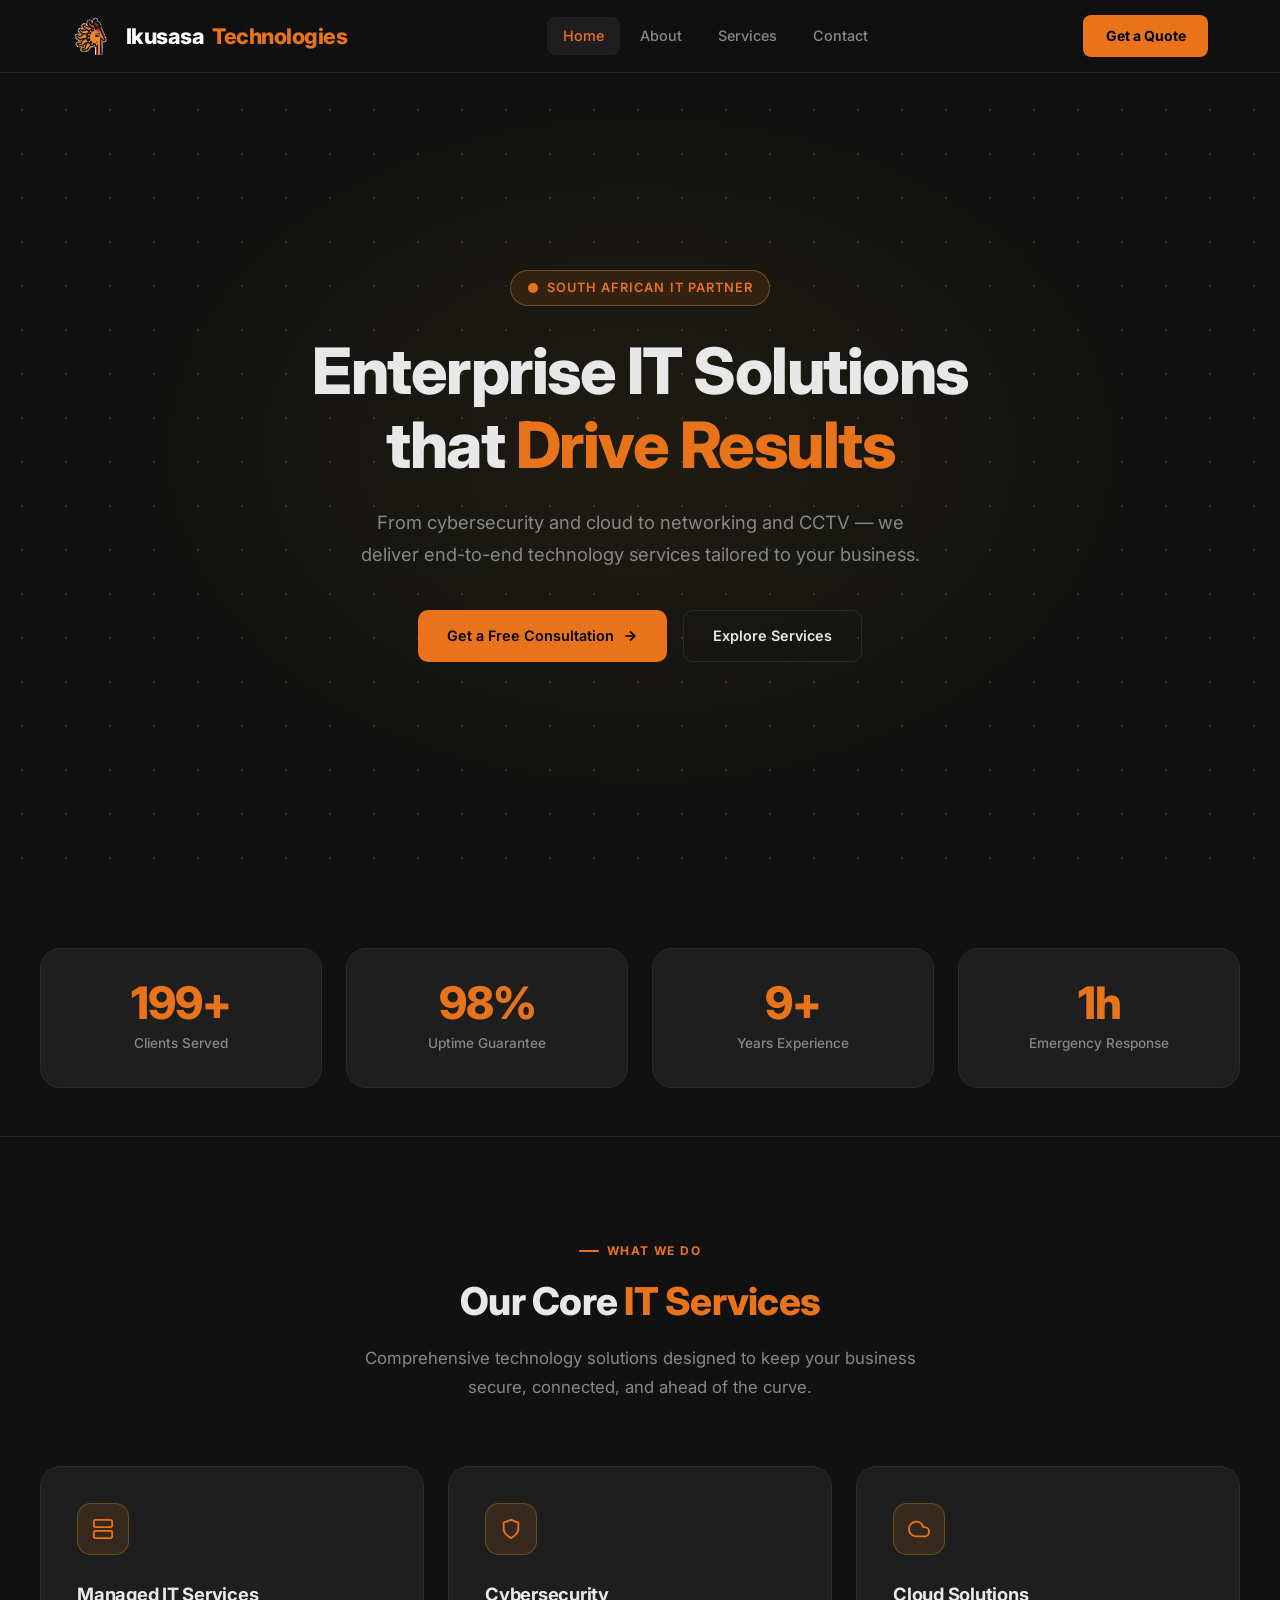
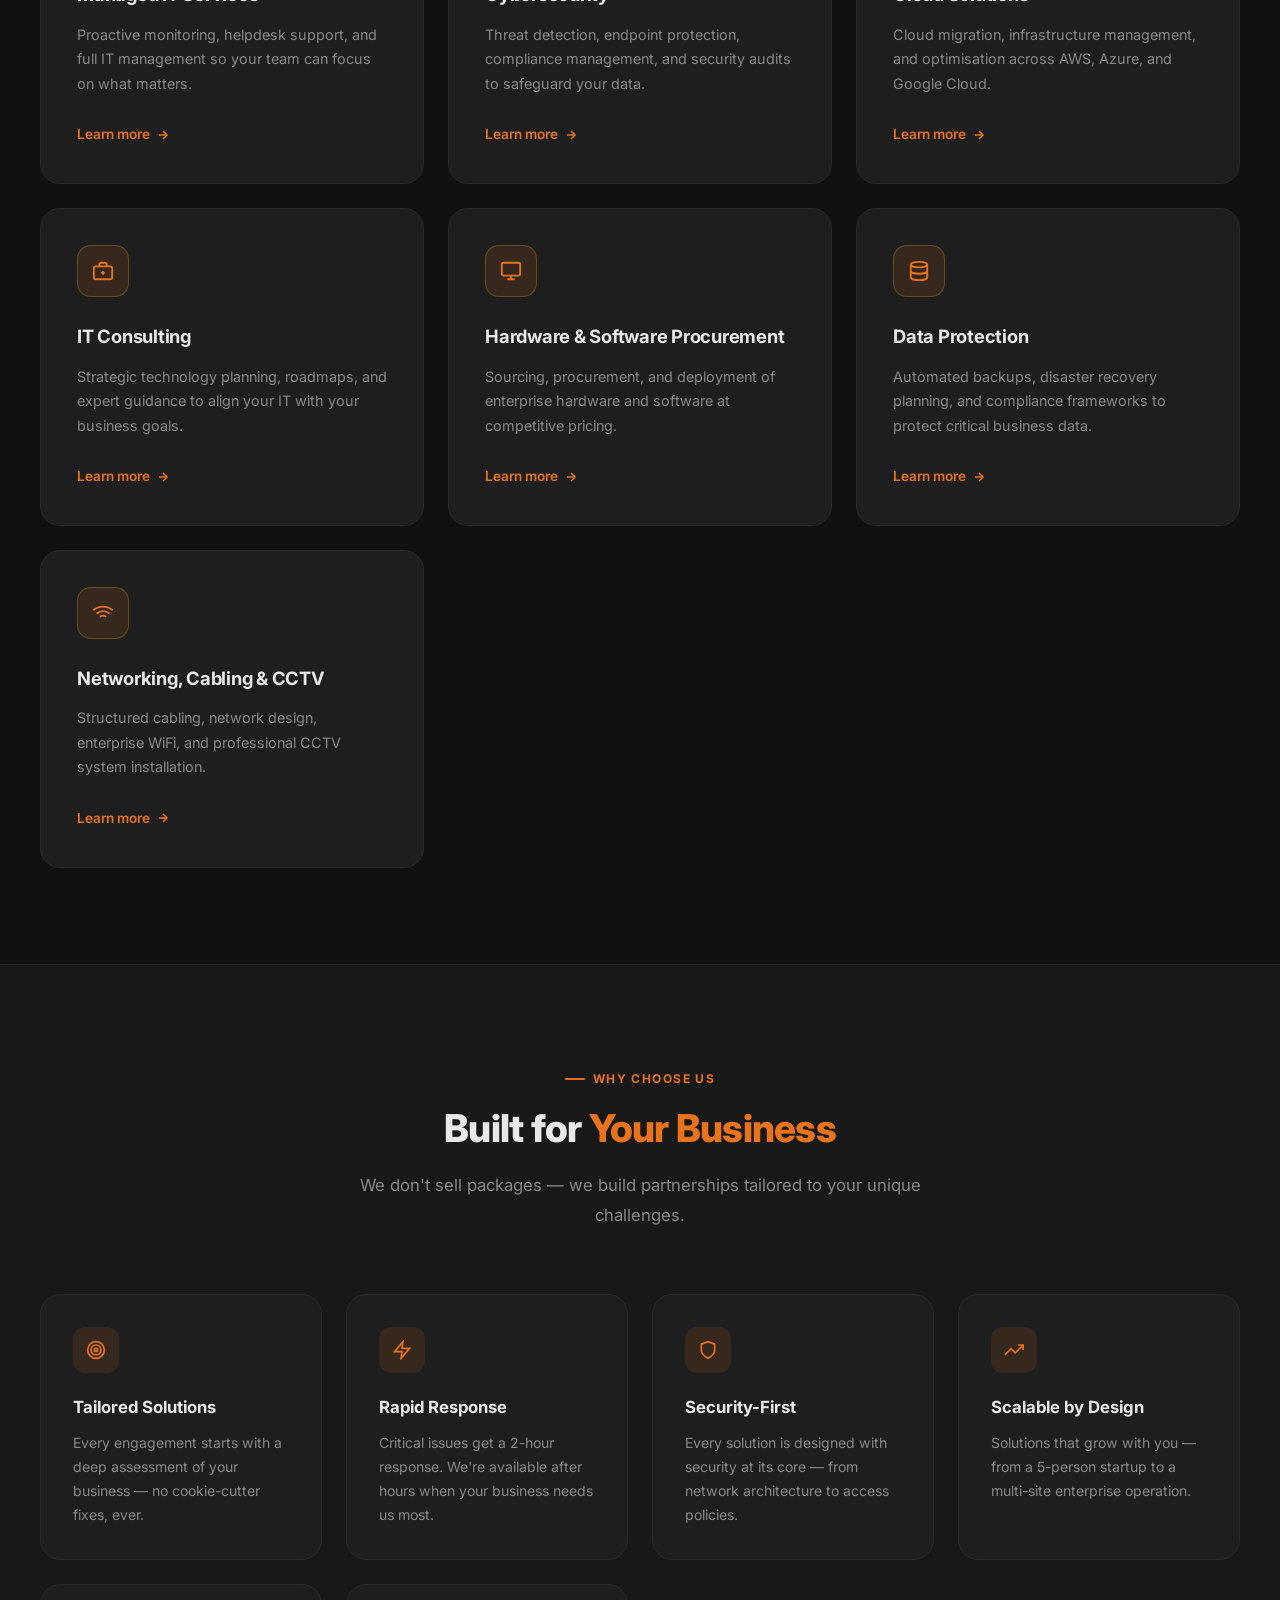
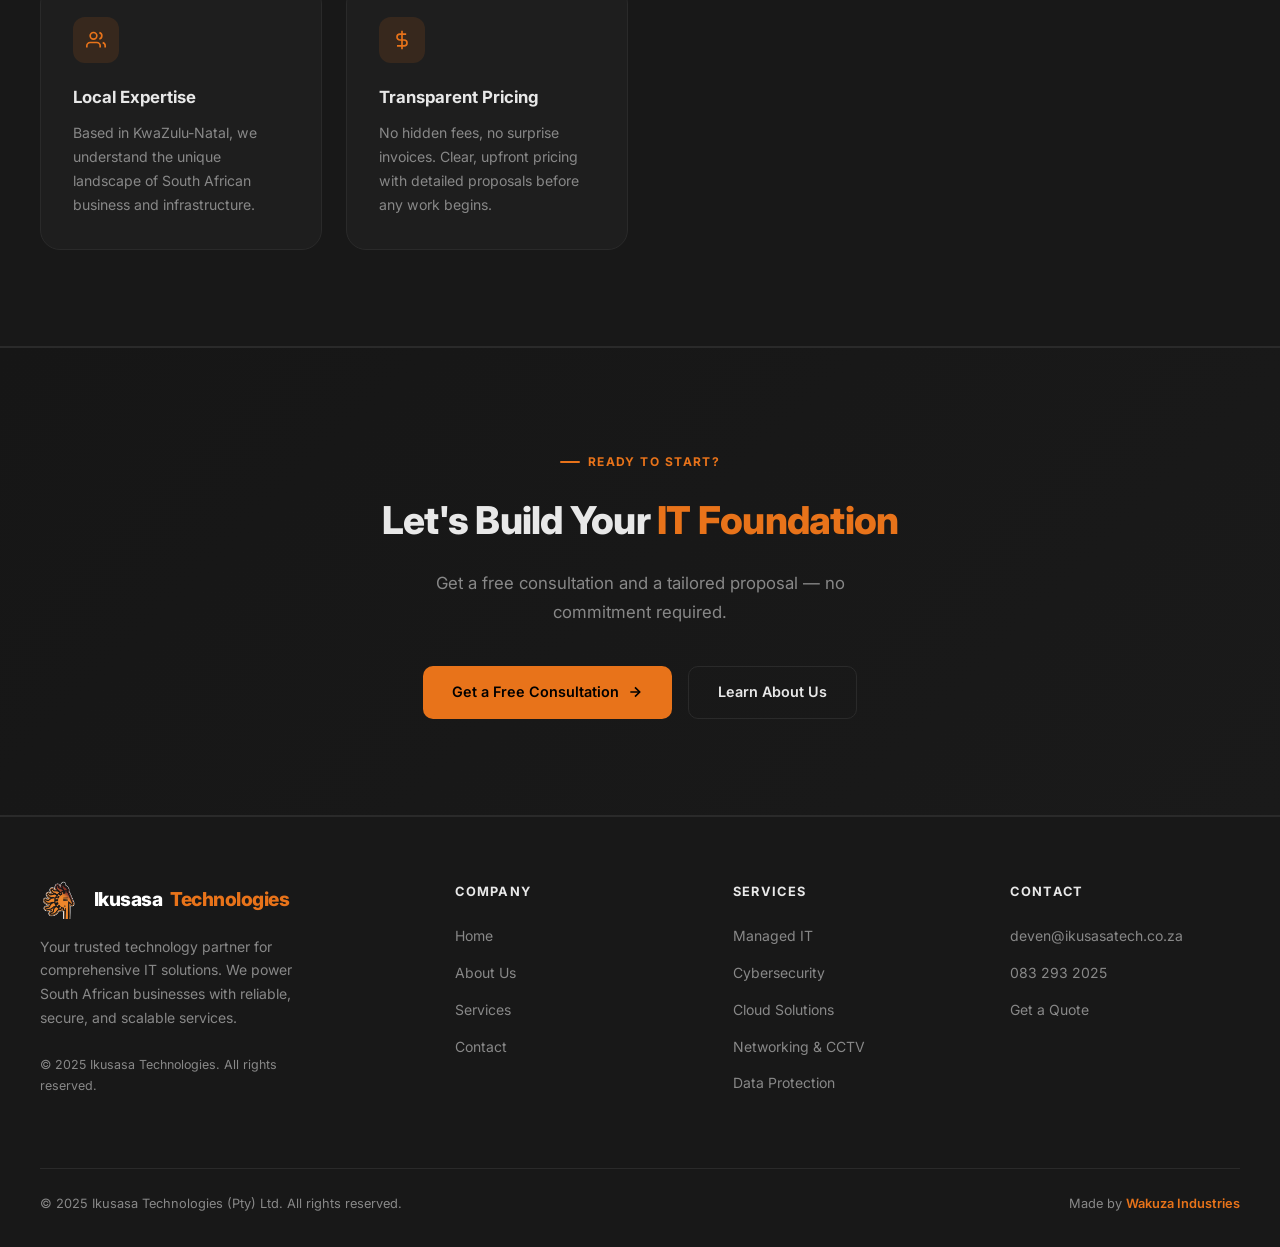
==== commit dba7a95b: "Add transparent logo to nav and footer - Removed dark background from ikusasa-logo.jpeg - Saved as t" ====
--- a/index.html
+++ b/index.html
@@ -14,7 +14,7 @@
 <!-- ======= HEADER ======= -->
 <header>
   <nav>
-    <a href="index.html" class="logo">Ikusasa <span>Technologies</span></a>
+    <a href="index.html" class="logo"><img src="images/ikusasa-logo.png" alt="Ikusasa Technologies" class="logo-icon">Ikusasa <span>Technologies</span></a>
 
     <ul class="nav-links">
       <li><a href="index.html" class="active">Home</a></li>
@@ -259,7 +259,7 @@
 <footer>
   <div class="footer-inner">
     <div class="footer-brand">
-      <a href="index.html" class="logo">Ikusasa <span>Technologies</span></a>
+      <a href="index.html" class="logo"><img src="images/ikusasa-logo.png" alt="Ikusasa Technologies" class="logo-icon">Ikusasa <span>Technologies</span></a>
       <p>Your trusted technology partner for comprehensive IT solutions. We power South African businesses with reliable, secure, and scalable services.</p>
       <p style="font-size:0.78rem;color:var(--muted)">&copy; 2025 Ikusasa Technologies. All rights reserved.</p>
     </div>
--- a/css/style.css
+++ b/css/style.css
@@ -76,10 +76,17 @@
   color: #fff;
   display: flex;
   align-items: center;
-  gap: 0.3rem;
+  gap: 0.5rem;
 }
 
 .logo span { color: var(--accent); }
+
+.logo-icon {
+  height: 38px;
+  width: auto;
+  display: block;
+  flex-shrink: 0;
+}
 
 .nav-links {
   display: flex;
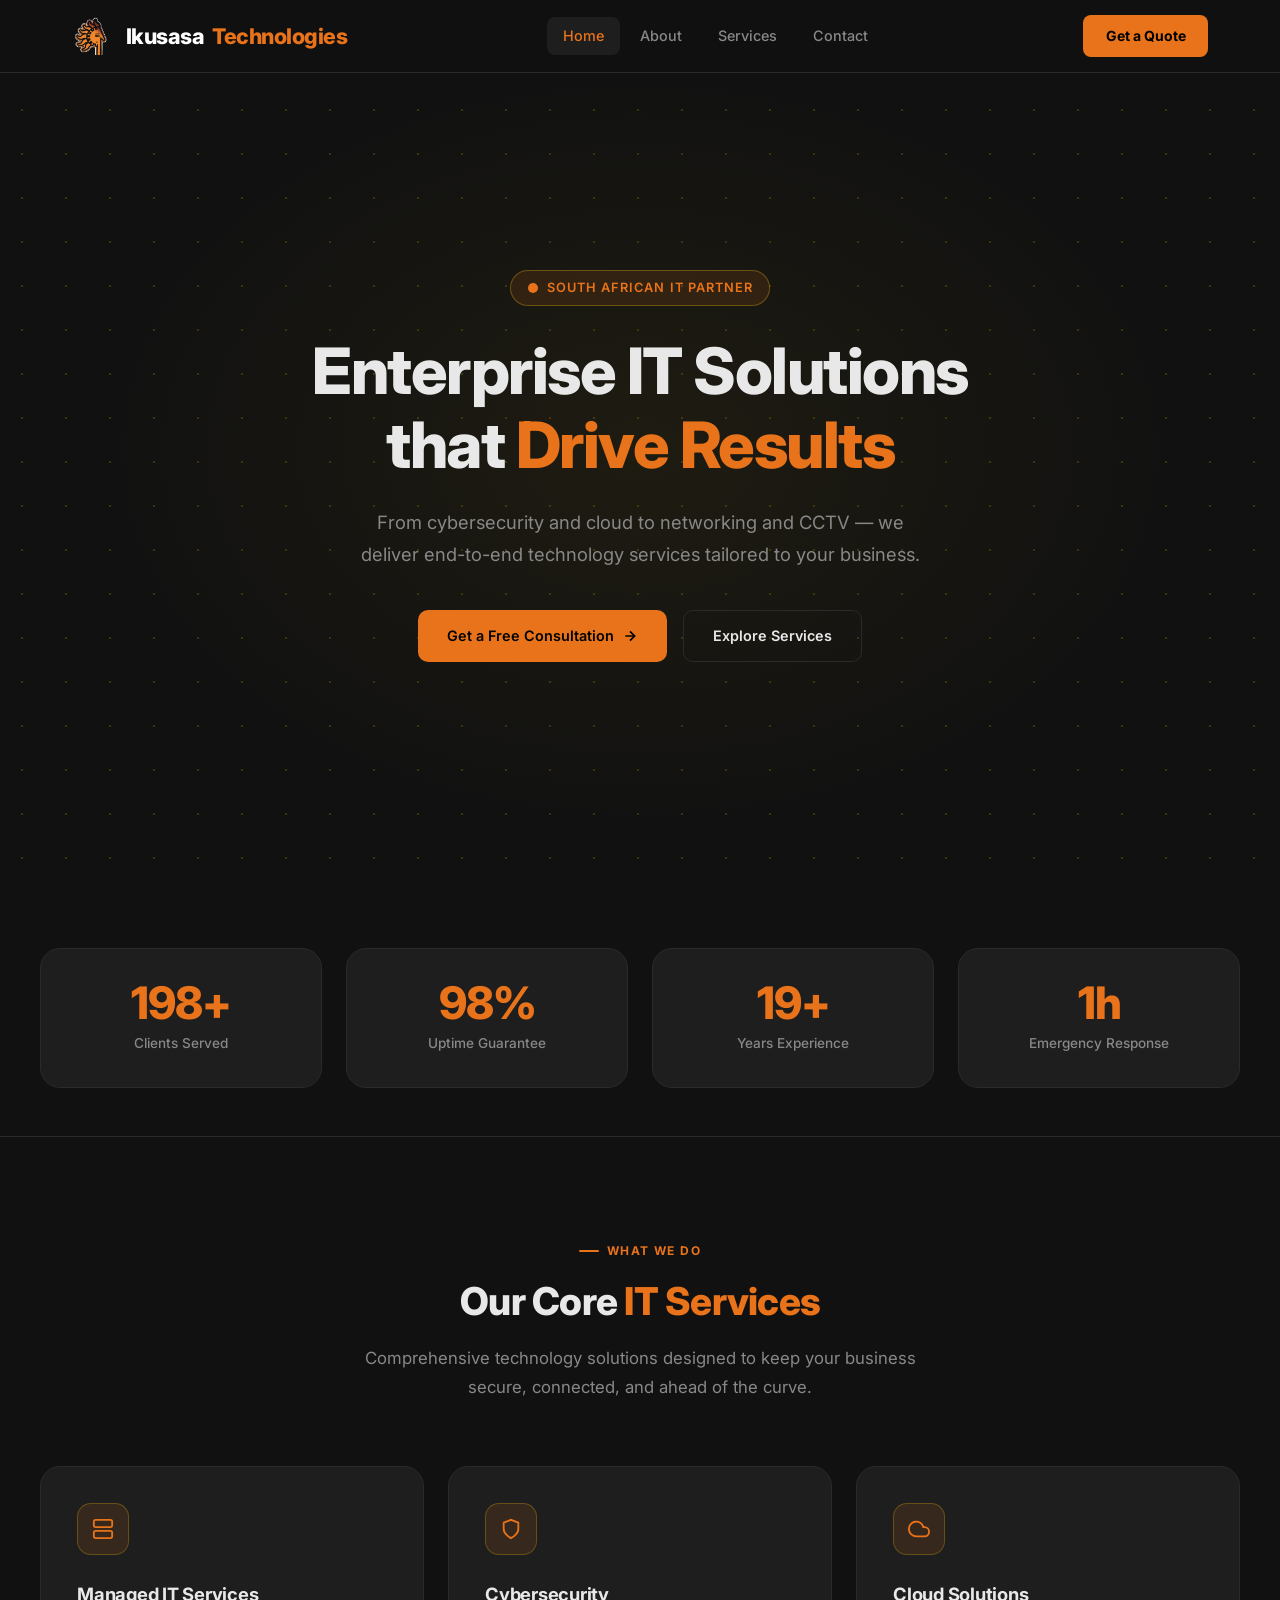
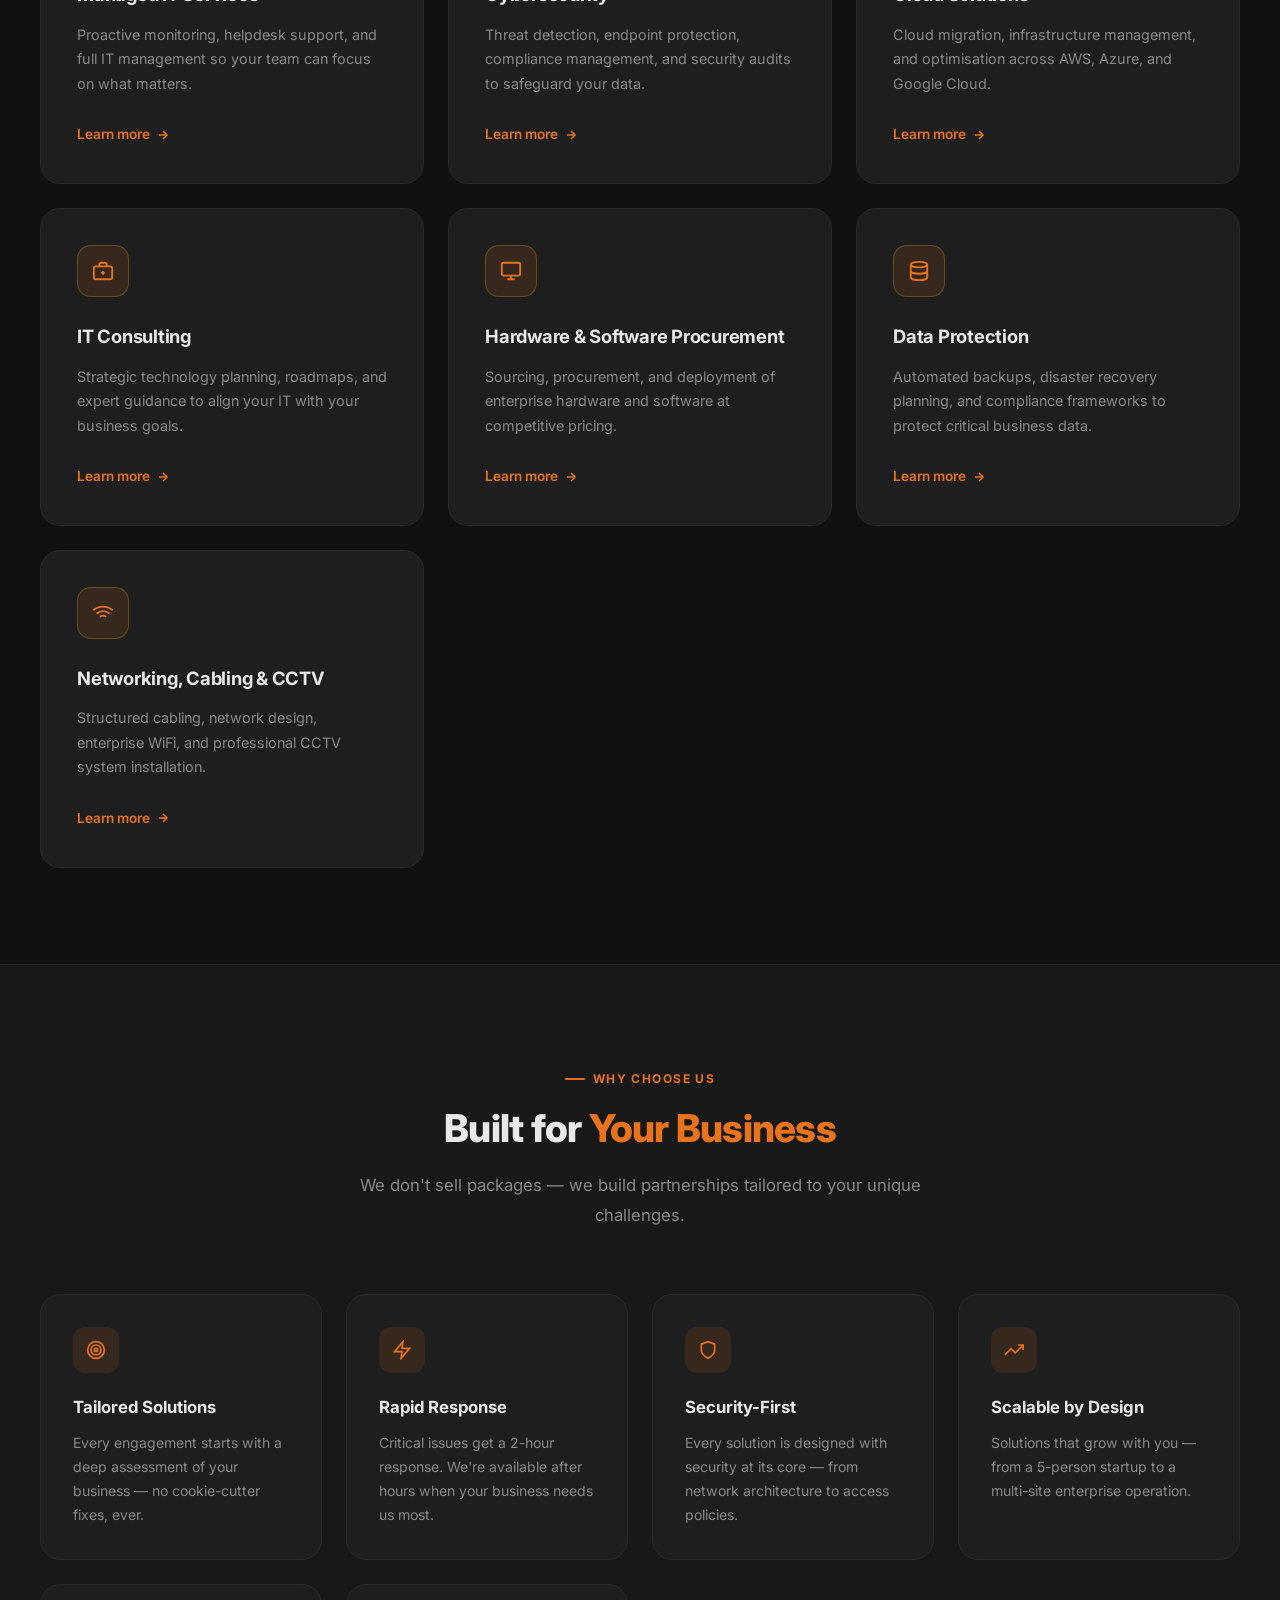
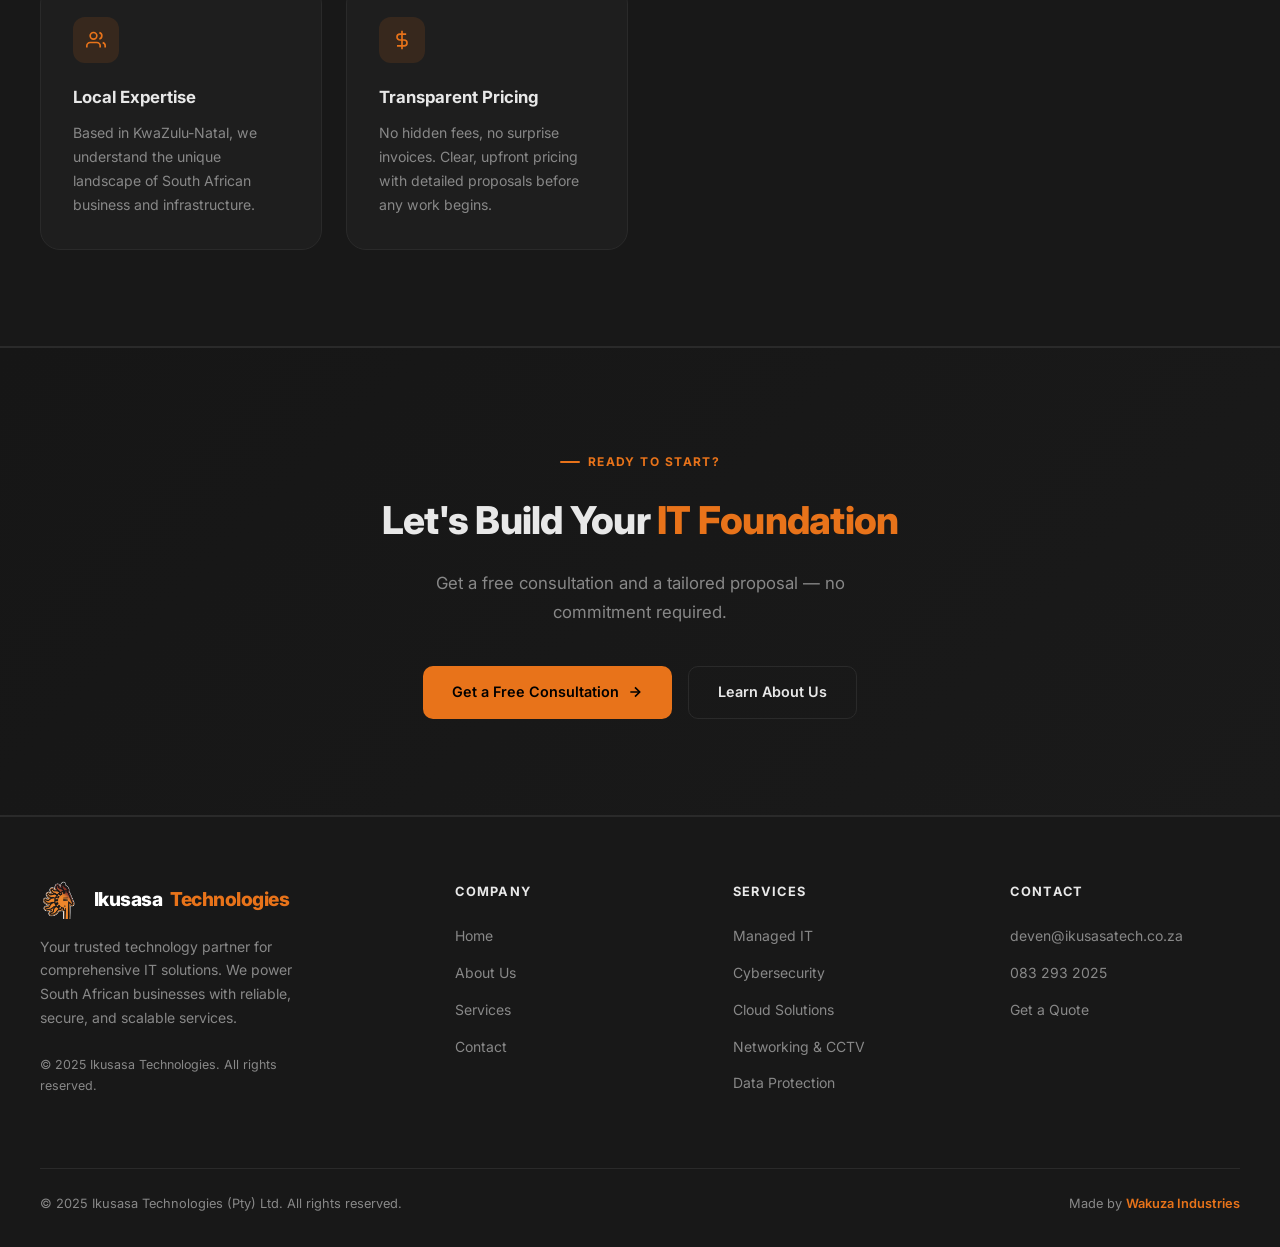
==== commit b0033625: "Update years experience stat from 10+ to 20+" ====
--- a/index.html
+++ b/index.html
@@ -66,7 +66,7 @@
         <div class="stat-label">Uptime Guarantee</div>
       </div>
       <div class="stat-card" data-anim>
-        <div class="stat-number" data-count="10" data-suffix="+">0+</div>
+        <div class="stat-number" data-count="20" data-suffix="+">0+</div>
         <div class="stat-label">Years Experience</div>
       </div>
       <div class="stat-card" data-anim>
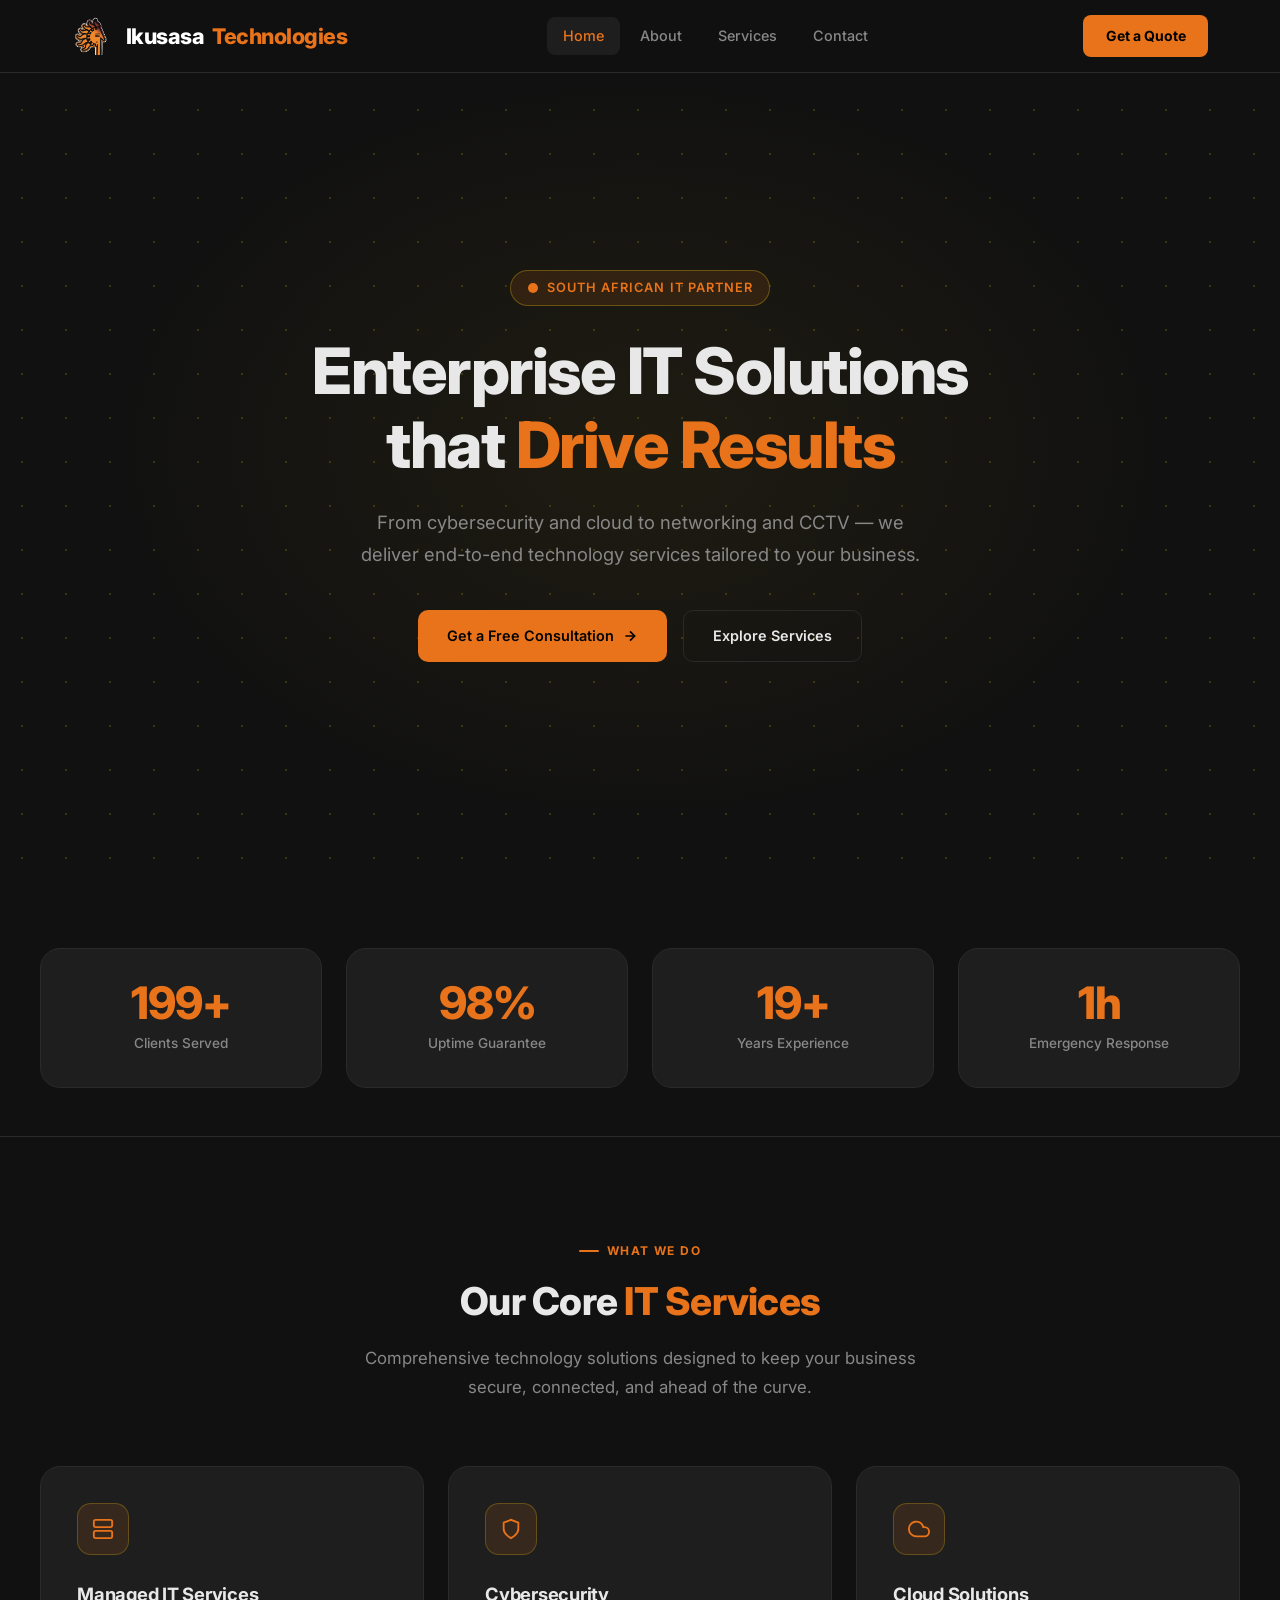
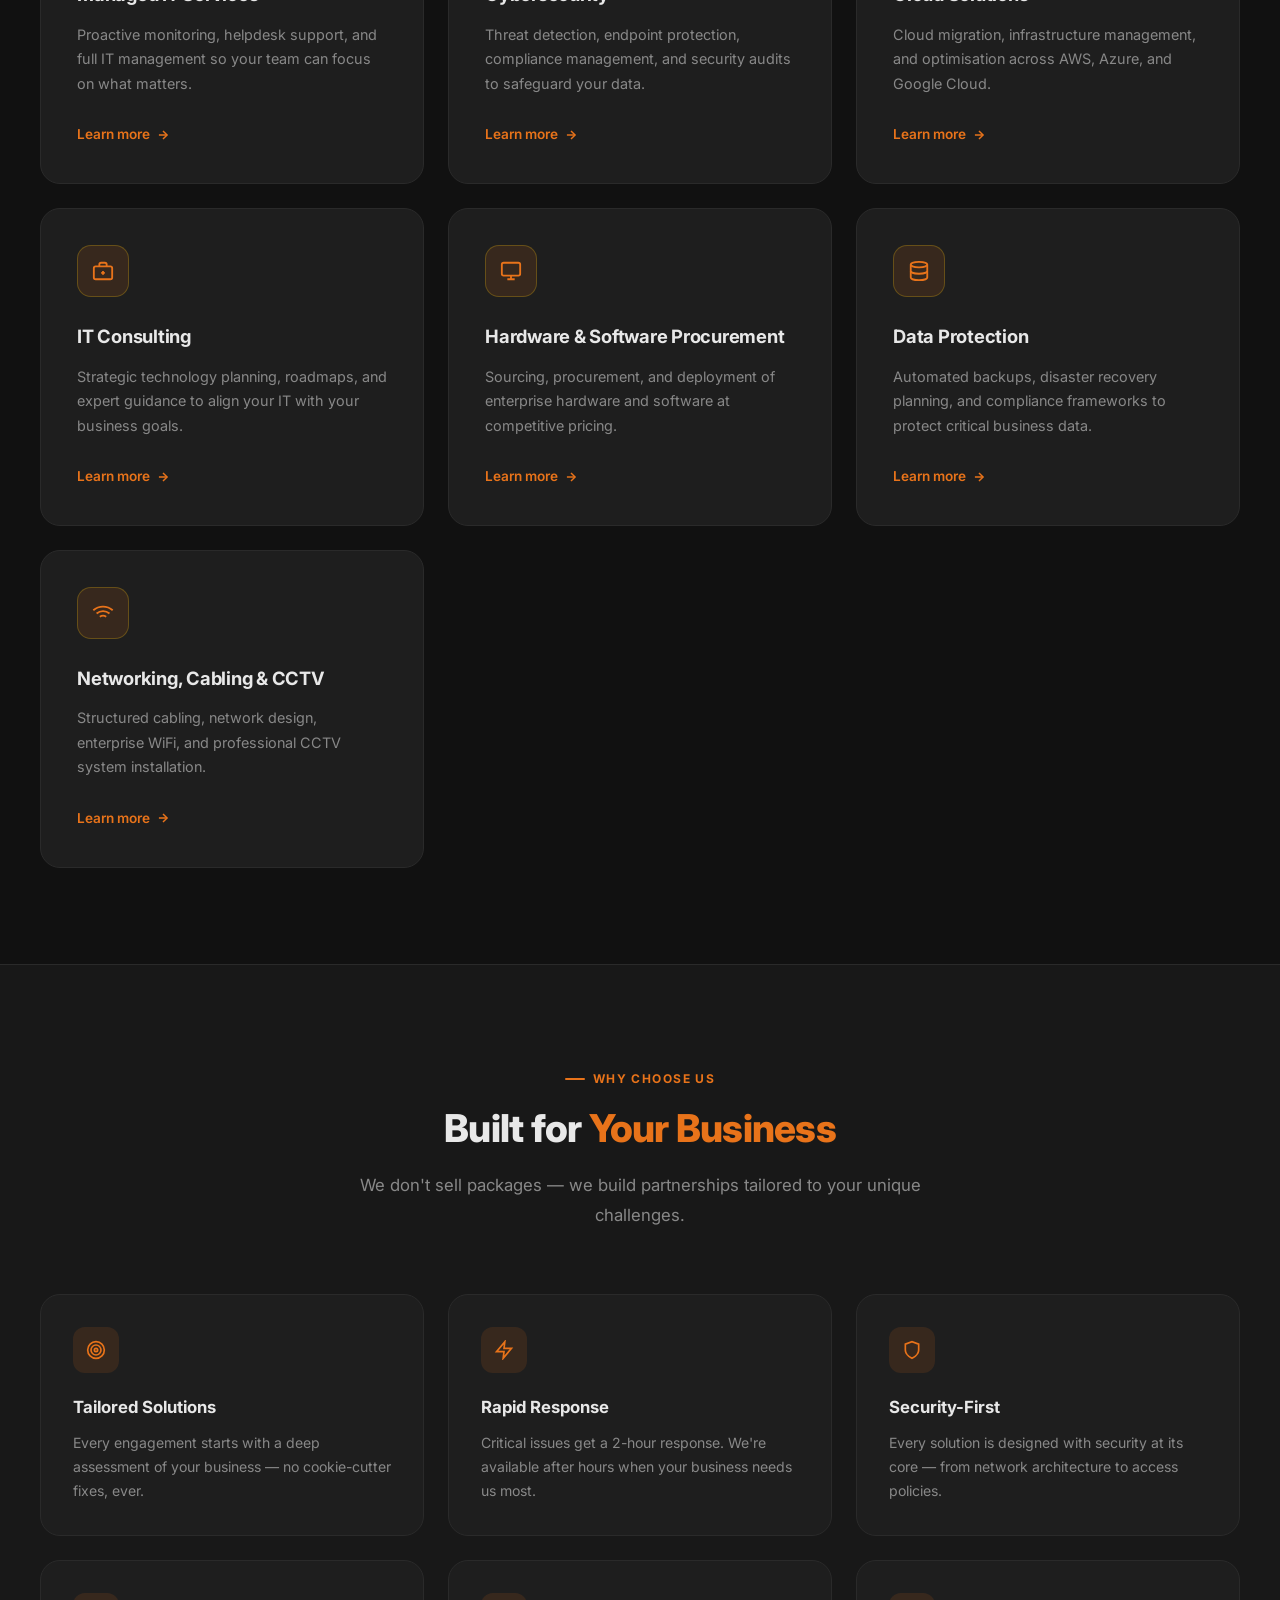
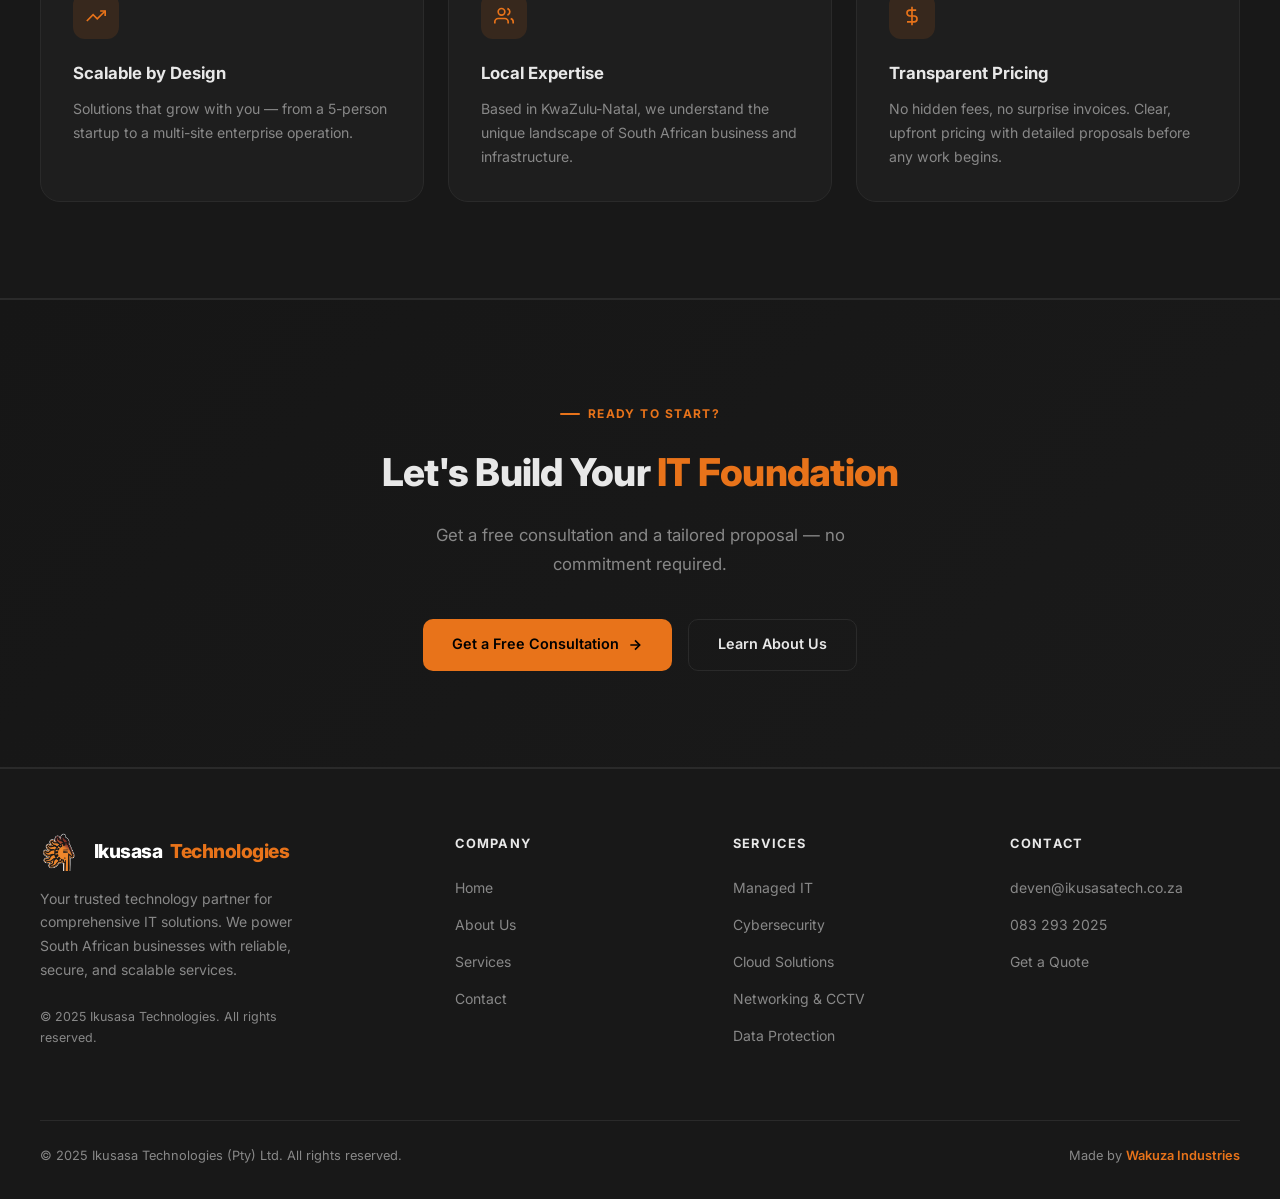
==== commit 2aa744bf: "Add comprehensive Google SEO across all pages - Improved title tags with target keywords per page - " ====
--- a/index.html
+++ b/index.html
@@ -3,9 +3,100 @@
 <head>
   <meta charset="UTF-8" />
   <meta name="viewport" content="width=device-width, initial-scale=1.0" />
-  <meta name="description" content="Ikusasa Technologies — Expert IT solutions for South African businesses. Managed IT, Cybersecurity, Cloud, Networking, CCTV and more." />
-  <title>Ikusasa Technologies — IT Solutions for Business</title>
+
+  <!-- Primary Meta -->
+  <title>Ikusasa Technologies | IT Solutions for South African Businesses</title>
+  <meta name="description" content="Ikusasa Technologies delivers expert IT solutions to South African businesses — Managed IT, Cybersecurity, Cloud, Networking, CCTV & more. Based in KwaZulu-Natal. Call 083 293 2025." />
+  <meta name="keywords" content="IT solutions South Africa, managed IT services KwaZulu-Natal, cybersecurity South Africa, cloud solutions, IT support Durban, CCTV installation, networking services, IT consulting" />
+  <meta name="author" content="Ikusasa Technologies" />
+  <meta name="robots" content="index, follow" />
+  <link rel="canonical" href="https://www.ikusasatech.co.za/" />
+
+  <!-- Geo -->
+  <meta name="geo.region" content="ZA-KZN" />
+  <meta name="geo.placename" content="KwaZulu-Natal, South Africa" />
+
+  <!-- Open Graph -->
+  <meta property="og:type" content="website" />
+  <meta property="og:site_name" content="Ikusasa Technologies" />
+  <meta property="og:title" content="Ikusasa Technologies | IT Solutions for South African Businesses" />
+  <meta property="og:description" content="Expert IT solutions for South African businesses — Managed IT, Cybersecurity, Cloud, Networking, CCTV & more. Based in KwaZulu-Natal with nationwide remote support." />
+  <meta property="og:url" content="https://www.ikusasatech.co.za/" />
+  <meta property="og:image" content="https://www.ikusasatech.co.za/images/og-image.png" />
+  <meta property="og:image:width" content="1200" />
+  <meta property="og:image:height" content="630" />
+  <meta property="og:locale" content="en_ZA" />
+
+  <!-- Twitter Card -->
+  <meta name="twitter:card" content="summary_large_image" />
+  <meta name="twitter:title" content="Ikusasa Technologies | IT Solutions for South African Businesses" />
+  <meta name="twitter:description" content="Expert IT solutions for South African businesses — Managed IT, Cybersecurity, Cloud, Networking, CCTV & more." />
+  <meta name="twitter:image" content="https://www.ikusasatech.co.za/images/og-image.png" />
+
+  <!-- Favicon -->
   <link rel="icon" type="image/x-icon" href="images/favicon.ico" />
+  <link rel="apple-touch-icon" href="images/ikusasa-logo.png" />
+
+  <!-- JSON-LD: LocalBusiness + WebSite -->
+  <script type="application/ld+json">
+  {
+    "@context": "https://schema.org",
+    "@graph": [
+      {
+        "@type": "LocalBusiness",
+        "@id": "https://www.ikusasatech.co.za/#business",
+        "name": "Ikusasa Technologies",
+        "legalName": "Ikusasa Technologies (Pty) Ltd",
+        "description": "Expert IT solutions for South African businesses — Managed IT, Cybersecurity, Cloud Solutions, IT Consulting, Hardware Procurement, Data Protection, and Networking & CCTV.",
+        "url": "https://www.ikusasatech.co.za",
+        "logo": "https://www.ikusasatech.co.za/images/ikusasa-logo.png",
+        "image": "https://www.ikusasatech.co.za/images/og-image.png",
+        "telephone": "+27832932025",
+        "email": "deven@ikusasatech.co.za",
+        "address": {
+          "@type": "PostalAddress",
+          "addressRegion": "KwaZulu-Natal",
+          "addressCountry": "ZA"
+        },
+        "areaServed": {
+          "@type": "Country",
+          "name": "South Africa"
+        },
+        "priceRange": "$$",
+        "hasOfferCatalog": {
+          "@type": "OfferCatalog",
+          "name": "IT Services",
+          "itemListElement": [
+            { "@type": "Offer", "itemOffered": { "@type": "Service", "name": "Managed IT Services & Support" } },
+            { "@type": "Offer", "itemOffered": { "@type": "Service", "name": "Cybersecurity" } },
+            { "@type": "Offer", "itemOffered": { "@type": "Service", "name": "Cloud Solutions" } },
+            { "@type": "Offer", "itemOffered": { "@type": "Service", "name": "IT Consulting" } },
+            { "@type": "Offer", "itemOffered": { "@type": "Service", "name": "Hardware & Software Procurement" } },
+            { "@type": "Offer", "itemOffered": { "@type": "Service", "name": "Data Protection & Disaster Recovery" } },
+            { "@type": "Offer", "itemOffered": { "@type": "Service", "name": "Networking, Structured Cabling & CCTV" } }
+          ]
+        }
+      },
+      {
+        "@type": "WebSite",
+        "@id": "https://www.ikusasatech.co.za/#website",
+        "url": "https://www.ikusasatech.co.za",
+        "name": "Ikusasa Technologies",
+        "publisher": { "@id": "https://www.ikusasatech.co.za/#business" }
+      },
+      {
+        "@type": "WebPage",
+        "@id": "https://www.ikusasatech.co.za/#webpage",
+        "url": "https://www.ikusasatech.co.za/",
+        "name": "Ikusasa Technologies | IT Solutions for South African Businesses",
+        "isPartOf": { "@id": "https://www.ikusasatech.co.za/#website" },
+        "about": { "@id": "https://www.ikusasatech.co.za/#business" },
+        "description": "Ikusasa Technologies delivers expert IT solutions to South African businesses — Managed IT, Cybersecurity, Cloud, Networking, CCTV & more."
+      }
+    ]
+  }
+  </script>
+
   <link rel="stylesheet" href="css/style.css" />
   <link rel="stylesheet" href="css/responsive.css" />
 </head>
--- a/css/style.css
+++ b/css/style.css
@@ -22,6 +22,8 @@
   margin: 0;
   padding: 0;
   box-sizing: border-box;
+  -webkit-tap-highlight-color: transparent;
+  -webkit-touch-callout: none;
 }
 
 html { scroll-behavior: smooth; }
@@ -489,7 +491,7 @@
 ============================== */
 .features-grid {
   display: grid;
-  grid-template-columns: repeat(auto-fill, minmax(280px, 1fr));
+  grid-template-columns: repeat(3, 1fr);
   gap: 1.5rem;
 }
 
--- a/css/responsive.css
+++ b/css/responsive.css
@@ -26,26 +26,64 @@
 /* Mobile */
 @media (max-width: 768px) {
   .nav-links {
-    display: none;
+    display: flex;
+    flex-direction: column;
     position: fixed;
     top: 72px;
     left: 0;
     right: 0;
-    background: rgba(17, 17, 17, 0.97);
-    backdrop-filter: blur(16px);
-    flex-direction: column;
-    padding: 1.5rem 1.5rem 2rem;
+    background: rgba(13, 13, 13, 0.98);
+    backdrop-filter: blur(20px);
+    -webkit-backdrop-filter: blur(20px);
+    padding: 1rem 1.25rem 1.75rem;
     border-bottom: 1px solid var(--border);
-    gap: 0.25rem;
+    gap: 0.2rem;
     z-index: 999;
+
+    /* Hidden state */
+    opacity: 0;
+    visibility: hidden;
+    pointer-events: none;
+    transform: translateY(-6px);
+    transition:
+      opacity 0.28s cubic-bezier(0.4, 0, 0.2, 1),
+      transform 0.28s cubic-bezier(0.4, 0, 0.2, 1),
+      visibility 0.28s;
   }
 
-  .nav-links.open { display: flex; }
+  /* Open state */
+  .nav-links.open {
+    opacity: 1;
+    visibility: visible;
+    pointer-events: auto;
+    transform: translateY(0);
+  }
+
+  /* Stagger nav items — hidden by default */
+  .nav-links li {
+    opacity: 0;
+    transform: translateX(-14px);
+    transition:
+      opacity 0.25s ease,
+      transform 0.25s ease;
+  }
+
+  /* Stagger in when open */
+  .nav-links.open li:nth-child(1) { opacity: 1; transform: translateX(0); transition-delay: 0.06s; }
+  .nav-links.open li:nth-child(2) { opacity: 1; transform: translateX(0); transition-delay: 0.11s; }
+  .nav-links.open li:nth-child(3) { opacity: 1; transform: translateX(0); transition-delay: 0.16s; }
+  .nav-links.open li:nth-child(4) { opacity: 1; transform: translateX(0); transition-delay: 0.21s; }
 
   .nav-links a {
-    padding: 0.75rem 1rem;
+    padding: 0.9rem 1rem;
     font-size: 1rem;
+    border-radius: 10px;
+    display: flex;
+    align-items: center;
+    border-bottom: 1px solid rgba(255,255,255,0.04);
   }
+
+  .nav-links li:last-child a { border-bottom: none; }
 
   .nav-cta { display: none; }
   .mobile-menu-btn { display: flex; }
